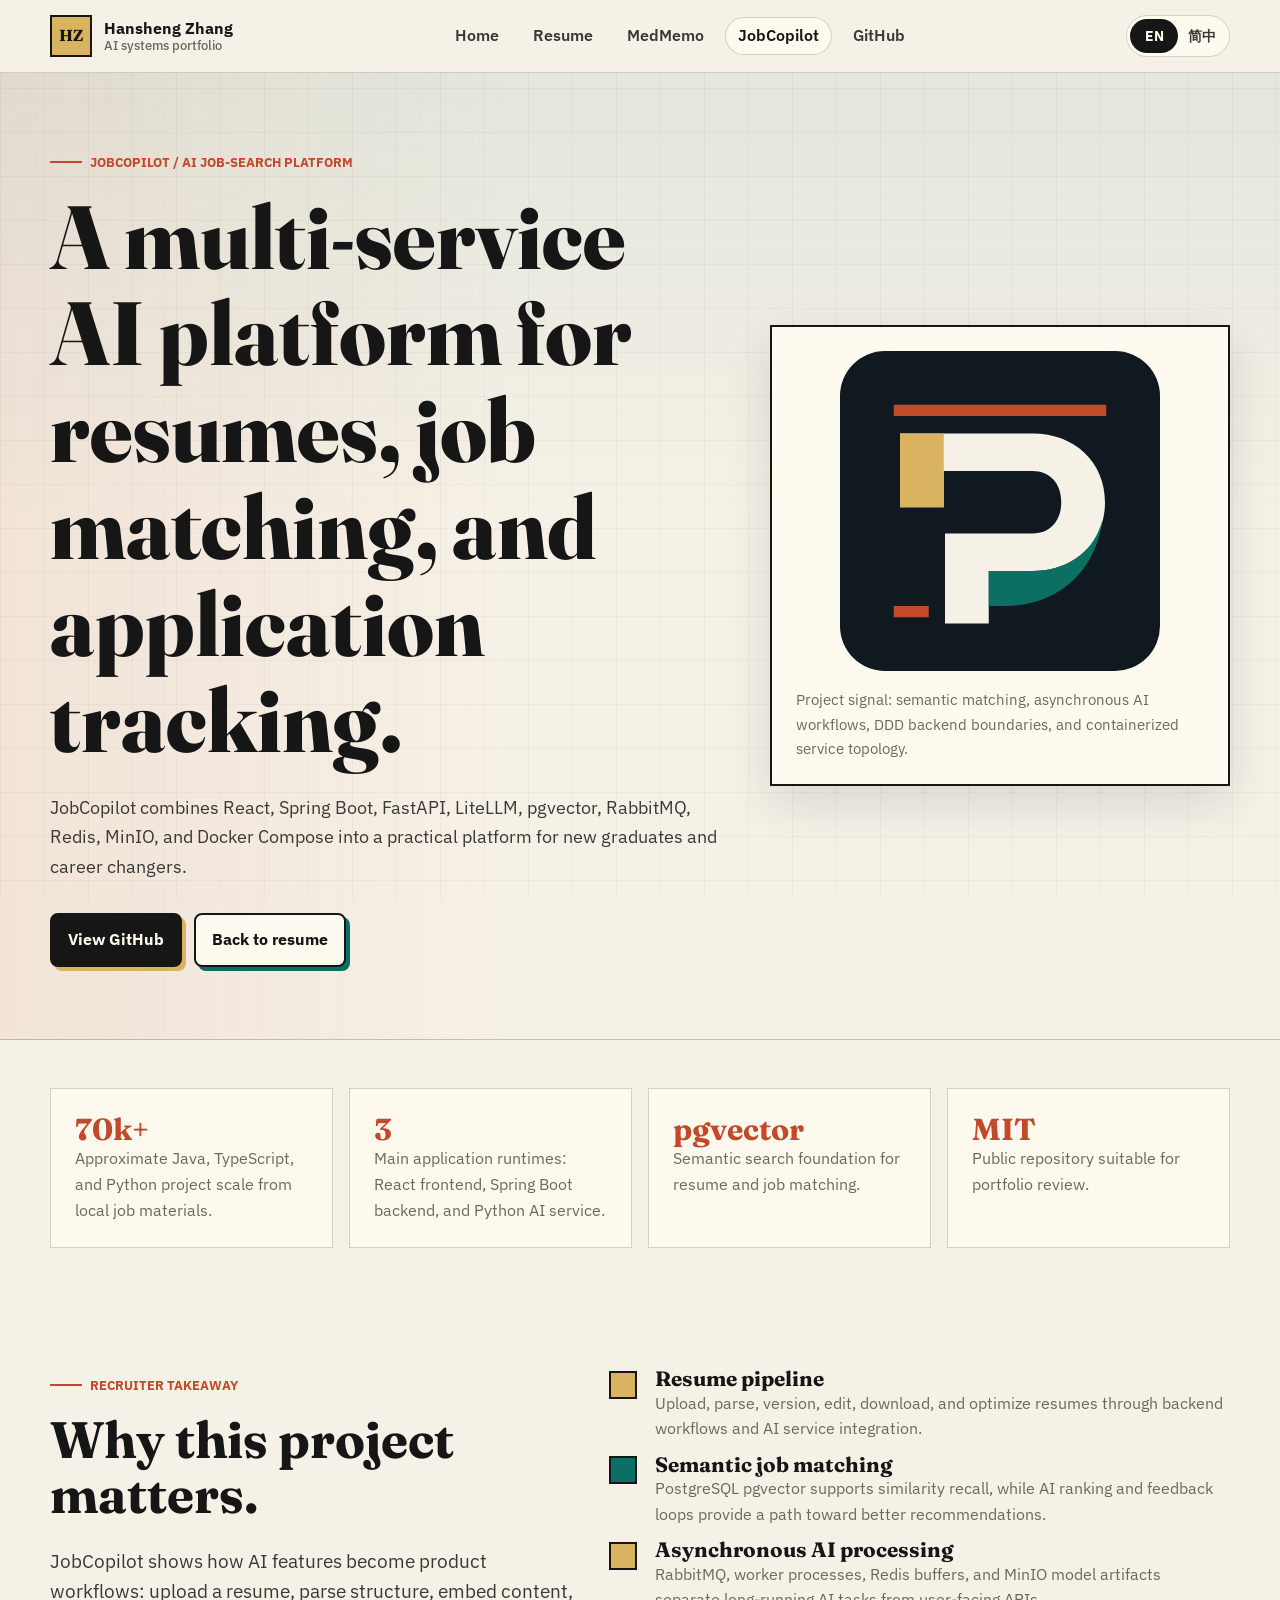
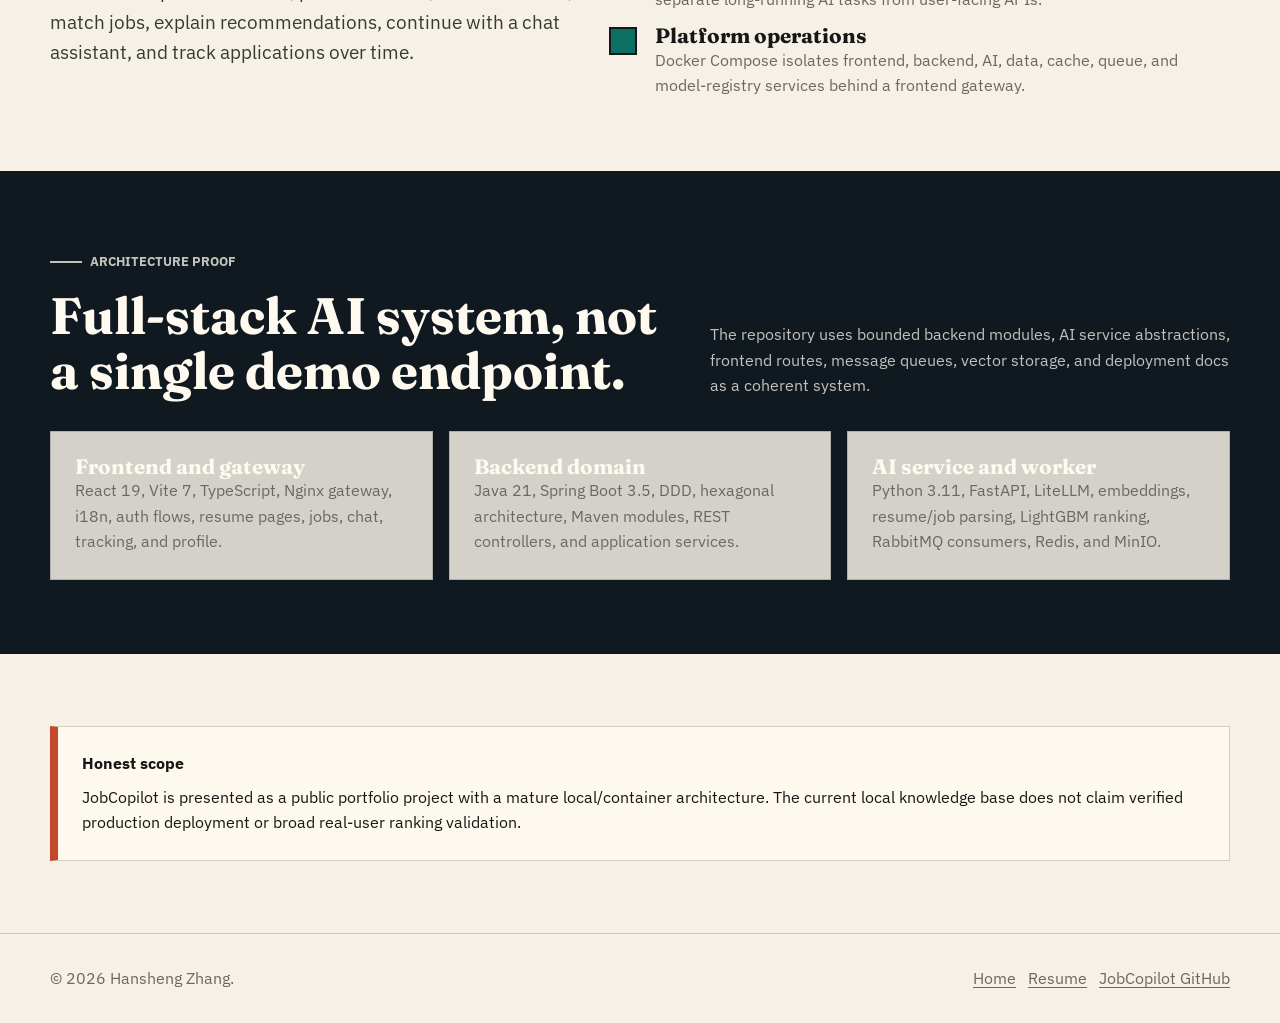
==== jobcopilot.html @ ebc74dd8 "init resume" ====
<!doctype html>
<html lang="en">
  <head>
    <meta charset="utf-8">
    <meta name="viewport" content="width=device-width, initial-scale=1">
    <meta name="description" content="JobCopilot project page: an AI-powered job-search platform by Hansheng Zhang." data-i18n-attr="content:meta.jobcopilot.description">
    <title data-i18n="meta.jobcopilot.title">JobCopilot | Hansheng Zhang</title>
    <link rel="preconnect" href="https://fonts.googleapis.com">
    <link rel="preconnect" href="https://fonts.gstatic.com" crossorigin>
    <link href="https://fonts.googleapis.com/css2?family=Fraunces:opsz,wght@9..144,650;9..144,800&amp;family=IBM+Plex+Sans:wght@400;500;600;700&amp;display=swap" rel="stylesheet">
    <link rel="stylesheet" href="./styles.css">
    <script src="./script.js" defer></script>
  </head>
  <body>
    <a class="skip-link" href="#main" data-i18n="common.skip">Skip to content</a>
    <header class="site-header">
      <div class="nav-wrap">
        <a class="brand" href="./index.html" aria-label="Hansheng Zhang home" data-i18n-attr="aria-label:common.homeAria">
          <span class="brand-mark">HZ</span>
          <span class="brand-name">
            <span>Hansheng Zhang</span>
            <small data-i18n="common.siteDescription">AI systems portfolio</small>
          </span>
        </a>
        <nav class="site-nav" aria-label="Primary navigation" data-i18n-attr="aria-label:common.navAria">
          <a data-nav href="index.html" data-i18n="common.navHome">Home</a>
          <a data-nav href="resume.html" data-i18n="common.navResume">Resume</a>
          <a data-nav href="medmemo.html" data-i18n="common.navMedMemo">MedMemo</a>
          <a data-nav href="jobcopilot.html" data-i18n="common.navJobCopilot">JobCopilot</a>
          <a href="https://github.com/hzhan516" target="_blank" rel="noreferrer" data-i18n="common.navGitHub">GitHub</a>
        </nav>
        <div class="lang-switcher" aria-label="Language selector" data-i18n-attr="aria-label:common.languageSelector">
          <button type="button" data-lang-option="en" data-i18n="common.languageEnglish">EN</button>
          <button type="button" data-lang-option="zh-CN" data-i18n="common.languageChinese">简中</button>
        </div>
      </div>
    </header>

    <main id="main">
      <section class="page-hero">
        <div class="container project-hero-grid">
          <div>
            <p class="eyebrow" data-i18n="jobcopilot.eyebrow">JobCopilot / AI job-search platform</p>
            <h1 class="page-title" data-i18n="jobcopilot.title">A multi-service AI platform for resumes, job matching, and application tracking.</h1>
            <p class="page-kicker" data-i18n="jobcopilot.kicker">
              JobCopilot combines React, Spring Boot, FastAPI, LiteLLM, pgvector, RabbitMQ, Redis, MinIO, and Docker Compose into a practical platform for new graduates and career changers.
            </p>
            <div class="inline-actions">
              <a class="button" href="https://github.com/hzhan516/JobCopilot" target="_blank" rel="noreferrer" data-i18n="jobcopilot.viewGithub">View GitHub</a>
              <a class="button secondary" href="./resume.html" data-i18n="jobcopilot.backResume">Back to resume</a>
            </div>
          </div>
          <div class="project-visual">
            <img src="./assets/jobcopilot-mark.svg" alt="JobCopilot project mark" data-i18n-attr="alt:jobcopilot.markAlt">
            <p class="caption" data-i18n="jobcopilot.caption">
              Project signal: semantic matching, asynchronous AI workflows, DDD backend boundaries, and containerized service topology.
            </p>
          </div>
        </div>
      </section>

      <section class="section compact">
        <div class="container metrics-grid" aria-label="JobCopilot quick facts" data-i18n-attr="aria-label:jobcopilot.factsAria">
          <article class="metric-item">
            <strong>70k+</strong>
            <p data-i18n="jobcopilot.scaleBody">Approximate Java, TypeScript, and Python project scale from local job materials.</p>
          </article>
          <article class="metric-item">
            <strong>3</strong>
            <p data-i18n="jobcopilot.runtimeBody">Main application runtimes: React frontend, Spring Boot backend, and Python AI service.</p>
          </article>
          <article class="metric-item">
            <strong>pgvector</strong>
            <p data-i18n="jobcopilot.vectorBody">Semantic search foundation for resume and job matching.</p>
          </article>
          <article class="metric-item">
            <strong>MIT</strong>
            <p data-i18n="jobcopilot.licenseBody">Public repository suitable for portfolio review.</p>
          </article>
        </div>
      </section>

      <section class="section">
        <div class="container split-section">
          <div>
            <p class="eyebrow" data-i18n="jobcopilot.takeawayEyebrow">Recruiter takeaway</p>
            <h2 data-i18n="jobcopilot.takeawayTitle">Why this project matters.</h2>
            <p class="lead" data-i18n="jobcopilot.takeawayBody">
              JobCopilot shows how AI features become product workflows: upload a resume, parse structure, embed content, match jobs, explain recommendations, continue with a chat assistant, and track applications over time.
            </p>
          </div>
          <ul class="feature-list">
            <li>
              <div>
                <h3 data-i18n="jobcopilot.feature1Title">Resume pipeline</h3>
                <p data-i18n="jobcopilot.feature1Body">Upload, parse, version, edit, download, and optimize resumes through backend workflows and AI service integration.</p>
              </div>
            </li>
            <li>
              <div>
                <h3 data-i18n="jobcopilot.feature2Title">Semantic job matching</h3>
                <p data-i18n="jobcopilot.feature2Body">PostgreSQL pgvector supports similarity recall, while AI ranking and feedback loops provide a path toward better recommendations.</p>
              </div>
            </li>
            <li>
              <div>
                <h3 data-i18n="jobcopilot.feature3Title">Asynchronous AI processing</h3>
                <p data-i18n="jobcopilot.feature3Body">RabbitMQ, worker processes, Redis buffers, and MinIO model artifacts separate long-running AI tasks from user-facing APIs.</p>
              </div>
            </li>
            <li>
              <div>
                <h3 data-i18n="jobcopilot.feature4Title">Platform operations</h3>
                <p data-i18n="jobcopilot.feature4Body">Docker Compose isolates frontend, backend, AI, data, cache, queue, and model-registry services behind a frontend gateway.</p>
              </div>
            </li>
          </ul>
        </div>
      </section>

      <section class="section proof-band">
        <div class="container">
          <div class="section-header">
            <div>
              <p class="eyebrow" data-i18n="jobcopilot.proofEyebrow">Architecture proof</p>
              <h2 data-i18n="jobcopilot.proofTitle">Full-stack AI system, not a single demo endpoint.</h2>
            </div>
            <p data-i18n="jobcopilot.proofIntro">
              The repository uses bounded backend modules, AI service abstractions, frontend routes, message queues, vector storage, and deployment docs as a coherent system.
            </p>
          </div>
          <div class="stack-grid">
            <article class="stack-item">
              <h3 data-i18n="jobcopilot.stack1Title">Frontend and gateway</h3>
              <p data-i18n="jobcopilot.stack1Body">React 19, Vite 7, TypeScript, Nginx gateway, i18n, auth flows, resume pages, jobs, chat, tracking, and profile.</p>
            </article>
            <article class="stack-item">
              <h3 data-i18n="jobcopilot.stack2Title">Backend domain</h3>
              <p data-i18n="jobcopilot.stack2Body">Java 21, Spring Boot 3.5, DDD, hexagonal architecture, Maven modules, REST controllers, and application services.</p>
            </article>
            <article class="stack-item">
              <h3 data-i18n="jobcopilot.stack3Title">AI service and worker</h3>
              <p data-i18n="jobcopilot.stack3Body">Python 3.11, FastAPI, LiteLLM, embeddings, resume/job parsing, LightGBM ranking, RabbitMQ consumers, Redis, and MinIO.</p>
            </article>
          </div>
        </div>
      </section>

      <section class="section">
        <div class="container">
          <div class="notice">
            <strong data-i18n="jobcopilot.honestTitle">Honest scope</strong>
            <p data-i18n="jobcopilot.honestBody">
              JobCopilot is presented as a public portfolio project with a mature local/container architecture. The current local knowledge base does not claim verified production deployment or broad real-user ranking validation.
            </p>
          </div>
        </div>
      </section>
    </main>

    <footer class="site-footer">
      <div class="container footer-wrap">
        <p>&copy; <span data-year></span> Hansheng Zhang.</p>
        <div class="footer-links">
          <a href="./index.html" data-i18n="common.footerHome">Home</a>
          <a href="./resume.html" data-i18n="common.footerResume">Resume</a>
          <a href="https://github.com/hzhan516/JobCopilot" target="_blank" rel="noreferrer" data-i18n="common.footerJobCopilotGitHub">JobCopilot GitHub</a>
        </div>
      </div>
    </footer>
  </body>
</html>
---- styles.css ----
:root {
  --paper: #f6f1e7;
  --paper-strong: #fffaf0;
  --ink: #161616;
  --ink-soft: #3a3935;
  --muted: #6d685f;
  --line: rgba(22, 22, 22, 0.18);
  --teal: #0b6f63;
  --rust: #c24a2a;
  --brass: #d9b35f;
  --blue: #224c7a;
  --coal: #101820;
  --white: #ffffff;
  --shadow: 0 18px 44px rgba(16, 24, 32, 0.12);
  --font-display: "Fraunces", "Iowan Old Style", "Palatino Linotype", serif;
  --font-body: "IBM Plex Sans", "Aptos", "Segoe UI", sans-serif;
  --space-1: 0.25rem;
  --space-2: 0.5rem;
  --space-3: 0.75rem;
  --space-4: 1rem;
  --space-5: 1.5rem;
  --space-6: 2rem;
  --space-7: 3rem;
  --space-8: 4.5rem;
  --radius: 8px;
  --max: 1180px;
}

* {
  box-sizing: border-box;
}

html {
  scroll-behavior: smooth;
}

body {
  margin: 0;
  background: var(--paper);
  color: var(--ink);
  font-family: var(--font-body);
  font-size: 16px;
  line-height: 1.6;
}

body::before {
  position: fixed;
  inset: 0;
  z-index: -1;
  pointer-events: none;
  content: "";
  background:
    linear-gradient(rgba(22, 22, 22, 0.035) 1px, transparent 1px),
    linear-gradient(90deg, rgba(22, 22, 22, 0.035) 1px, transparent 1px);
  background-size: 44px 44px;
}

img,
svg {
  display: block;
  max-width: 100%;
}

a {
  color: inherit;
  text-decoration-thickness: 0.08em;
  text-underline-offset: 0.18em;
}

a:hover {
  color: var(--rust);
}

:focus-visible {
  outline: 3px solid var(--brass);
  outline-offset: 4px;
}

.skip-link {
  position: absolute;
  left: var(--space-4);
  top: var(--space-4);
  z-index: 20;
  transform: translateY(-140%);
  background: var(--coal);
  color: var(--paper-strong);
  padding: var(--space-2) var(--space-4);
  border-radius: var(--radius);
}

.skip-link:focus {
  transform: translateY(0);
}

.site-header {
  position: sticky;
  top: 0;
  z-index: 10;
  border-bottom: 1px solid var(--line);
  background: rgba(246, 241, 231, 0.93);
  backdrop-filter: blur(16px);
}

.nav-wrap,
.container {
  width: min(var(--max), calc(100% - 32px));
  margin-inline: auto;
}

.nav-wrap {
  min-height: 72px;
  display: flex;
  align-items: center;
  justify-content: space-between;
  gap: var(--space-5);
}

.brand {
  display: inline-flex;
  align-items: center;
  gap: var(--space-3);
  text-decoration: none;
  font-weight: 700;
}

.brand-mark {
  width: 42px;
  height: 42px;
  display: grid;
  place-items: center;
  border: 2px solid var(--ink);
  background: var(--brass);
  font-family: var(--font-display);
  font-size: 1rem;
}

.brand-name {
  display: flex;
  flex-direction: column;
  line-height: 1.15;
}

.brand-name small {
  color: var(--muted);
  font-weight: 500;
}

.site-nav {
  display: flex;
  align-items: center;
  gap: var(--space-2);
  flex-wrap: wrap;
  justify-content: flex-end;
}

.site-nav a {
  min-height: 38px;
  display: inline-flex;
  align-items: center;
  padding: 0 var(--space-3);
  border: 1px solid transparent;
  border-radius: 999px;
  color: var(--ink-soft);
  text-decoration: none;
  font-weight: 600;
}

.site-nav a[aria-current="page"],
.site-nav a:hover {
  border-color: var(--line);
  background: var(--paper-strong);
  color: var(--ink);
}

.lang-switcher {
  display: inline-flex;
  flex: 0 0 auto;
  align-items: center;
  gap: 0;
  border: 1px solid var(--line);
  border-radius: 999px;
  background: var(--paper-strong);
  padding: 3px;
}

.lang-switcher button {
  min-width: 48px;
  min-height: 34px;
  border: 0;
  border-radius: 999px;
  background: transparent;
  color: var(--ink-soft);
  cursor: pointer;
  font: inherit;
  font-size: 0.88rem;
  font-weight: 700;
}

.lang-switcher button:hover,
.lang-switcher button.is-active {
  background: var(--ink);
  color: var(--paper-strong);
}

main {
  overflow: hidden;
}

.hero,
.page-hero {
  padding: var(--space-8) 0;
}

.hero-grid,
.project-hero-grid {
  display: grid;
  grid-template-columns: minmax(0, 1.05fr) minmax(320px, 0.72fr);
  align-items: center;
  gap: var(--space-7);
}

.eyebrow {
  display: inline-flex;
  width: fit-content;
  align-items: center;
  gap: var(--space-2);
  margin: 0 0 var(--space-4);
  color: var(--rust);
  font-weight: 700;
  text-transform: uppercase;
  font-size: 0.82rem;
}

.eyebrow::before {
  width: 32px;
  height: 2px;
  background: currentColor;
  content: "";
}

h1,
h2,
h3 {
  font-family: var(--font-display);
  line-height: 1.08;
  margin: 0;
}

h1 {
  max-width: 900px;
  font-size: clamp(3rem, 9vw, 7.5rem);
  font-weight: 800;
}

.page-title {
  font-size: clamp(2.7rem, 7vw, 6rem);
}

h2 {
  font-size: clamp(2rem, 4vw, 3.4rem);
}

h3 {
  font-size: 1.3rem;
}

p {
  margin: 0;
}

.lead {
  max-width: 720px;
  margin-top: var(--space-5);
  color: var(--ink-soft);
  font-size: 1.18rem;
}

.hero-actions,
.inline-actions {
  display: flex;
  align-items: center;
  flex-wrap: wrap;
  gap: var(--space-3);
  margin-top: var(--space-6);
}

.button {
  min-height: 46px;
  display: inline-flex;
  align-items: center;
  justify-content: center;
  gap: var(--space-2);
  border: 2px solid var(--ink);
  border-radius: var(--radius);
  padding: 0.75rem 1rem;
  background: var(--ink);
  color: var(--paper-strong);
  text-decoration: none;
  font-weight: 700;
  box-shadow: 4px 4px 0 var(--brass);
  transition: transform 160ms ease, box-shadow 160ms ease, background 160ms ease;
}

.button:hover {
  transform: translate(-2px, -2px);
  box-shadow: 7px 7px 0 var(--brass);
  color: var(--paper-strong);
}

.button.secondary {
  background: var(--paper-strong);
  color: var(--ink);
  box-shadow: 4px 4px 0 var(--teal);
}

.button.secondary:hover {
  color: var(--ink);
  box-shadow: 7px 7px 0 var(--teal);
}

.text-link {
  min-height: 46px;
  display: inline-flex;
  align-items: center;
  font-weight: 700;
}

.signal-board {
  position: relative;
  min-height: 420px;
  padding: var(--space-5);
  border: 2px solid var(--ink);
  background: var(--paper-strong);
  box-shadow: var(--shadow);
}

.signal-board::before {
  position: absolute;
  inset: 14px;
  z-index: 0;
  border: 1px solid var(--line);
  content: "";
}

.signal-board > * {
  position: relative;
  z-index: 1;
}

.profile-map {
  width: 100%;
  border: 1px solid var(--line);
}

.signal-list {
  display: grid;
  grid-template-columns: repeat(3, 1fr);
  gap: var(--space-3);
  margin-top: var(--space-4);
}

.signal-list span {
  min-height: 76px;
  display: flex;
  align-items: flex-end;
  border-left: 5px solid var(--rust);
  background: rgba(22, 22, 22, 0.05);
  padding: var(--space-3);
  font-weight: 700;
  line-height: 1.25;
}

.signal-list span:nth-child(2) {
  border-color: var(--teal);
}

.signal-list span:nth-child(3) {
  border-color: var(--blue);
}

.section {
  padding: var(--space-8) 0;
}

.section.compact {
  padding: var(--space-7) 0;
}

.section-header {
  display: flex;
  justify-content: space-between;
  align-items: flex-end;
  gap: var(--space-5);
  margin-bottom: var(--space-6);
}

.section-header p {
  max-width: 520px;
  color: var(--muted);
}

.route-grid,
.project-grid,
.proof-grid,
.stack-grid,
.metrics-grid {
  display: grid;
  gap: var(--space-4);
}

.route-grid {
  grid-template-columns: repeat(3, minmax(0, 1fr));
}

.route-card,
.project-card,
.proof-item,
.stack-item,
.metric-item,
.resume-block,
.notice {
  border: 1px solid var(--line);
  background: rgba(255, 250, 240, 0.82);
}

.route-card,
.project-card,
.proof-item,
.stack-item,
.metric-item {
  min-height: 100%;
  padding: var(--space-5);
}

.route-card {
  display: flex;
  flex-direction: column;
  gap: var(--space-4);
  border-top: 6px solid var(--rust);
}

.route-card:nth-child(2) {
  border-top-color: var(--teal);
}

.route-card:nth-child(3) {
  border-top-color: var(--blue);
}

.route-card p,
.project-card p,
.proof-item p,
.stack-item p,
.metric-item p {
  color: var(--muted);
}

.route-card .button,
.project-card .button {
  margin-top: auto;
  width: fit-content;
}

.tag-row {
  display: flex;
  flex-wrap: wrap;
  gap: var(--space-2);
}

.tag {
  display: inline-flex;
  align-items: center;
  min-height: 30px;
  border: 1px solid var(--line);
  border-radius: 999px;
  padding: 0.2rem 0.65rem;
  background: var(--paper);
  color: var(--ink-soft);
  font-size: 0.9rem;
  font-weight: 650;
}

.proof-band {
  border-block: 2px solid var(--ink);
  background: var(--coal);
  color: var(--paper-strong);
}

.proof-band .section-header p,
.proof-band .proof-item p {
  color: rgba(246, 241, 231, 0.78);
}

.proof-grid {
  grid-template-columns: repeat(3, minmax(0, 1fr));
}

.proof-band .proof-item {
  border-color: rgba(246, 241, 231, 0.24);
  background: rgba(246, 241, 231, 0.06);
}

.proof-number {
  display: block;
  margin-bottom: var(--space-3);
  color: var(--brass);
  font-family: var(--font-display);
  font-size: 2.2rem;
  font-weight: 800;
}

.page-hero {
  border-bottom: 1px solid var(--line);
  background:
    linear-gradient(90deg, rgba(194, 74, 42, 0.08), transparent 40%),
    linear-gradient(180deg, rgba(11, 111, 99, 0.08), transparent 46%);
}

.page-kicker {
  max-width: 760px;
  margin-top: var(--space-5);
  color: var(--ink-soft);
  font-size: 1.15rem;
}

.resume-layout {
  display: grid;
  grid-template-columns: minmax(0, 1fr) 320px;
  gap: var(--space-6);
  align-items: start;
}

.resume-main,
.resume-side {
  display: grid;
  gap: var(--space-4);
}

.resume-block {
  padding: var(--space-5);
}

.resume-block h2,
.resume-block h3 {
  margin-bottom: var(--space-3);
}

.resume-block p + p {
  margin-top: var(--space-3);
}

.resume-list {
  display: grid;
  gap: var(--space-3);
  padding: 0;
  margin: 0;
  list-style: none;
}

.resume-list li {
  padding-left: var(--space-4);
  border-left: 4px solid var(--teal);
}

.resume-list li:nth-child(2n) {
  border-left-color: var(--rust);
}

.resume-list strong {
  display: block;
}

.skill-groups {
  display: grid;
  grid-template-columns: repeat(2, minmax(0, 1fr));
  gap: var(--space-4);
}

.skill-group h3 {
  margin-bottom: var(--space-3);
}

.project-grid {
  grid-template-columns: repeat(2, minmax(0, 1fr));
}

.project-card {
  display: grid;
  gap: var(--space-3);
}

.project-head {
  display: flex;
  align-items: center;
  gap: var(--space-3);
}

.project-logo {
  width: 56px;
  height: 56px;
  flex: 0 0 auto;
  border: 1px solid var(--line);
  object-fit: cover;
  background: var(--paper-strong);
}

.resume-side .resume-block {
  background: var(--coal);
  color: var(--paper-strong);
}

.resume-side .resume-block p,
.resume-side .resume-block li,
.resume-side .tag {
  color: rgba(246, 241, 231, 0.82);
}

.resume-side .tag {
  border-color: rgba(246, 241, 231, 0.2);
  background: rgba(246, 241, 231, 0.08);
}

.project-visual {
  padding: var(--space-5);
  border: 2px solid var(--ink);
  background: var(--paper-strong);
  box-shadow: var(--shadow);
}

.project-visual img {
  width: 100%;
  max-height: 320px;
  object-fit: contain;
  margin-inline: auto;
}

.project-visual .caption {
  margin-top: var(--space-4);
  color: var(--muted);
  font-size: 0.95rem;
}

.metrics-grid {
  grid-template-columns: repeat(4, minmax(0, 1fr));
}

.metric-item strong {
  display: block;
  color: var(--rust);
  font-family: var(--font-display);
  font-size: 1.9rem;
  line-height: 1.1;
}

.stack-grid {
  grid-template-columns: repeat(3, minmax(0, 1fr));
}

.split-section {
  display: grid;
  grid-template-columns: minmax(0, 0.85fr) minmax(0, 1fr);
  gap: var(--space-6);
  align-items: start;
}

.feature-list {
  display: grid;
  gap: var(--space-3);
  padding: 0;
  margin: 0;
  list-style: none;
}

.feature-list li {
  display: grid;
  grid-template-columns: 34px minmax(0, 1fr);
  gap: var(--space-3);
  align-items: start;
}

.feature-list li::before {
  width: 24px;
  height: 24px;
  margin-top: 0.15rem;
  border: 2px solid var(--ink);
  background: var(--brass);
  content: "";
}

.feature-list li:nth-child(2n)::before {
  background: var(--teal);
}

.feature-list p {
  color: var(--muted);
}

.notice {
  padding: var(--space-5);
  border-left: 8px solid var(--rust);
}

.notice strong {
  display: block;
  margin-bottom: var(--space-2);
}

.site-footer {
  padding: var(--space-6) 0;
  border-top: 1px solid var(--line);
}

.footer-wrap {
  display: flex;
  align-items: center;
  justify-content: space-between;
  gap: var(--space-4);
  color: var(--muted);
}

.footer-links {
  display: flex;
  flex-wrap: wrap;
  gap: var(--space-3);
}

@media (prefers-reduced-motion: no-preference) {
  .hero-copy,
  .signal-board,
  .page-hero .container,
  .project-visual {
    animation: rise-in 580ms ease both;
  }

  .signal-board,
  .project-visual {
    animation-delay: 120ms;
  }

  @keyframes rise-in {
    from {
      opacity: 0;
      transform: translateY(18px);
    }

    to {
      opacity: 1;
      transform: translateY(0);
    }
  }
}

@media (max-width: 980px) {
  .hero-grid,
  .project-hero-grid,
  .resume-layout,
  .split-section {
    grid-template-columns: 1fr;
  }

  .route-grid,
  .proof-grid,
  .metrics-grid,
  .stack-grid {
    grid-template-columns: repeat(2, minmax(0, 1fr));
  }

  .resume-side {
    grid-template-columns: repeat(2, minmax(0, 1fr));
  }
}

@media (max-width: 720px) {
  .nav-wrap {
    align-items: flex-start;
    flex-direction: column;
    padding: var(--space-4) 0;
  }

  .site-nav {
    width: 100%;
    justify-content: flex-start;
  }

  .lang-switcher {
    align-self: flex-start;
  }

  .site-nav a {
    padding-inline: var(--space-2);
  }

  .hero,
  .page-hero,
  .section {
    padding: var(--space-7) 0;
  }

  h1,
  .page-title {
    font-size: 3.2rem;
  }

  .lead,
  .page-kicker {
    font-size: 1.04rem;
  }

  .section-header {
    display: grid;
  }

  .route-grid,
  .proof-grid,
  .project-grid,
  .metrics-grid,
  .stack-grid,
  .skill-groups,
  .resume-side {
    grid-template-columns: 1fr;
  }

  .signal-board {
    min-height: auto;
  }

  .signal-list {
    grid-template-columns: 1fr;
  }

  .footer-wrap {
    align-items: flex-start;
    flex-direction: column;
  }
}
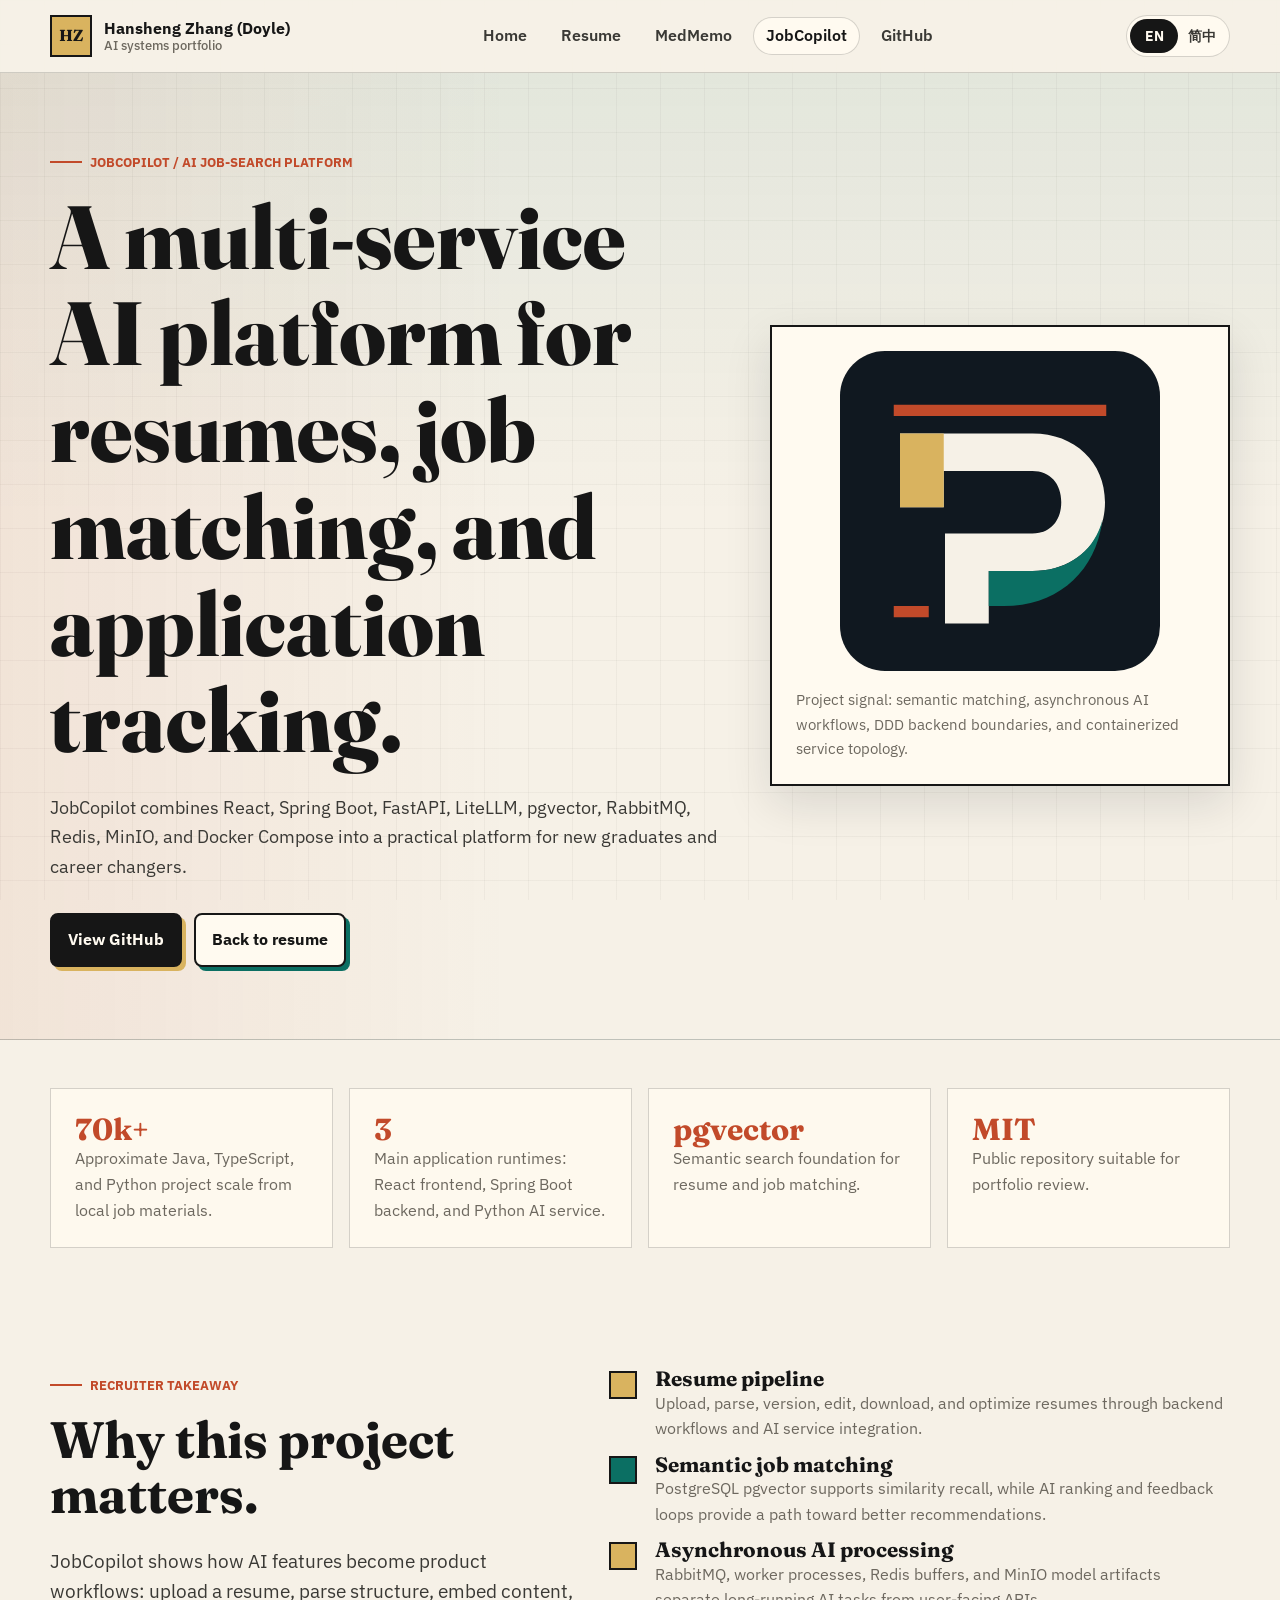
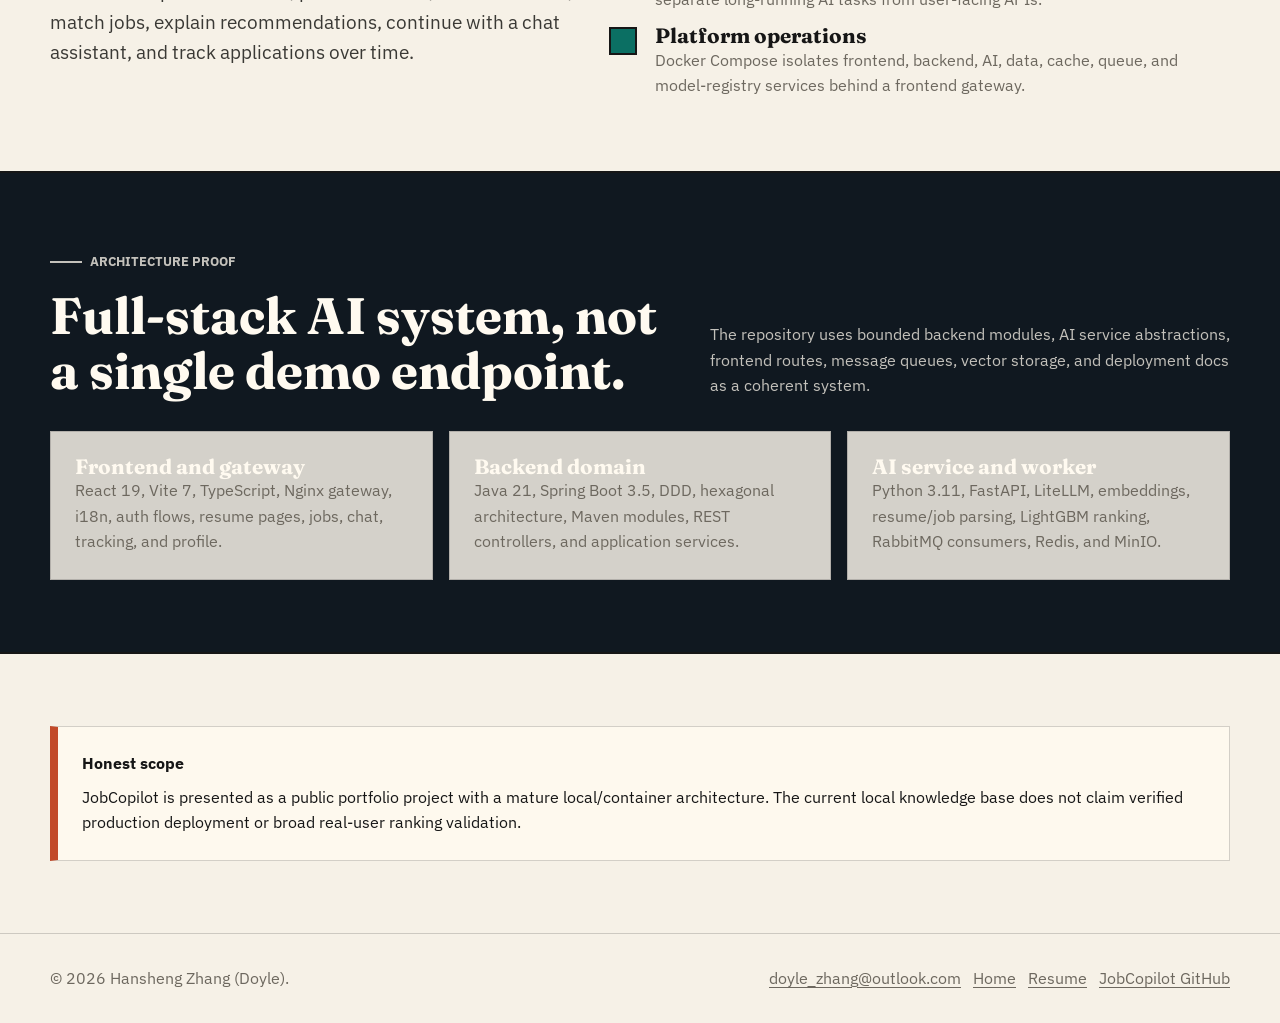
==== commit 2d929672: "feat(portfolio): Add email contact and update name display Add doyle_zhang@outlook.com to the footer" ====
--- a/jobcopilot.html
+++ b/jobcopilot.html
@@ -3,8 +3,8 @@
   <head>
     <meta charset="utf-8">
     <meta name="viewport" content="width=device-width, initial-scale=1">
-    <meta name="description" content="JobCopilot project page: an AI-powered job-search platform by Hansheng Zhang." data-i18n-attr="content:meta.jobcopilot.description">
-    <title data-i18n="meta.jobcopilot.title">JobCopilot | Hansheng Zhang</title>
+    <meta name="description" content="JobCopilot project page: an AI-powered job-search platform by Hansheng Zhang (Doyle)." data-i18n-attr="content:meta.jobcopilot.description">
+    <title data-i18n="meta.jobcopilot.title">JobCopilot | Hansheng Zhang (Doyle)</title>
     <link rel="preconnect" href="https://fonts.googleapis.com">
     <link rel="preconnect" href="https://fonts.gstatic.com" crossorigin>
     <link href="https://fonts.googleapis.com/css2?family=Fraunces:opsz,wght@9..144,650;9..144,800&amp;family=IBM+Plex+Sans:wght@400;500;600;700&amp;display=swap" rel="stylesheet">
@@ -15,10 +15,10 @@
     <a class="skip-link" href="#main" data-i18n="common.skip">Skip to content</a>
     <header class="site-header">
       <div class="nav-wrap">
-        <a class="brand" href="./index.html" aria-label="Hansheng Zhang home" data-i18n-attr="aria-label:common.homeAria">
+        <a class="brand" href="./index.html" aria-label="Hansheng Zhang (Doyle) home" data-i18n-attr="aria-label:common.homeAria">
           <span class="brand-mark">HZ</span>
           <span class="brand-name">
-            <span>Hansheng Zhang</span>
+            <span data-i18n="common.name">Hansheng Zhang (Doyle)</span>
             <small data-i18n="common.siteDescription">AI systems portfolio</small>
           </span>
         </a>
@@ -160,8 +160,9 @@
 
     <footer class="site-footer">
       <div class="container footer-wrap">
-        <p>&copy; <span data-year></span> Hansheng Zhang.</p>
+        <p>&copy; <span data-year></span> <span data-i18n="common.name">Hansheng Zhang (Doyle)</span>.</p>
         <div class="footer-links">
+          <a href="mailto:doyle_zhang@outlook.com" data-i18n="common.footerEmail">doyle_zhang@outlook.com</a>
           <a href="./index.html" data-i18n="common.footerHome">Home</a>
           <a href="./resume.html" data-i18n="common.footerResume">Resume</a>
           <a href="https://github.com/hzhan516/JobCopilot" target="_blank" rel="noreferrer" data-i18n="common.footerJobCopilotGitHub">JobCopilot GitHub</a>
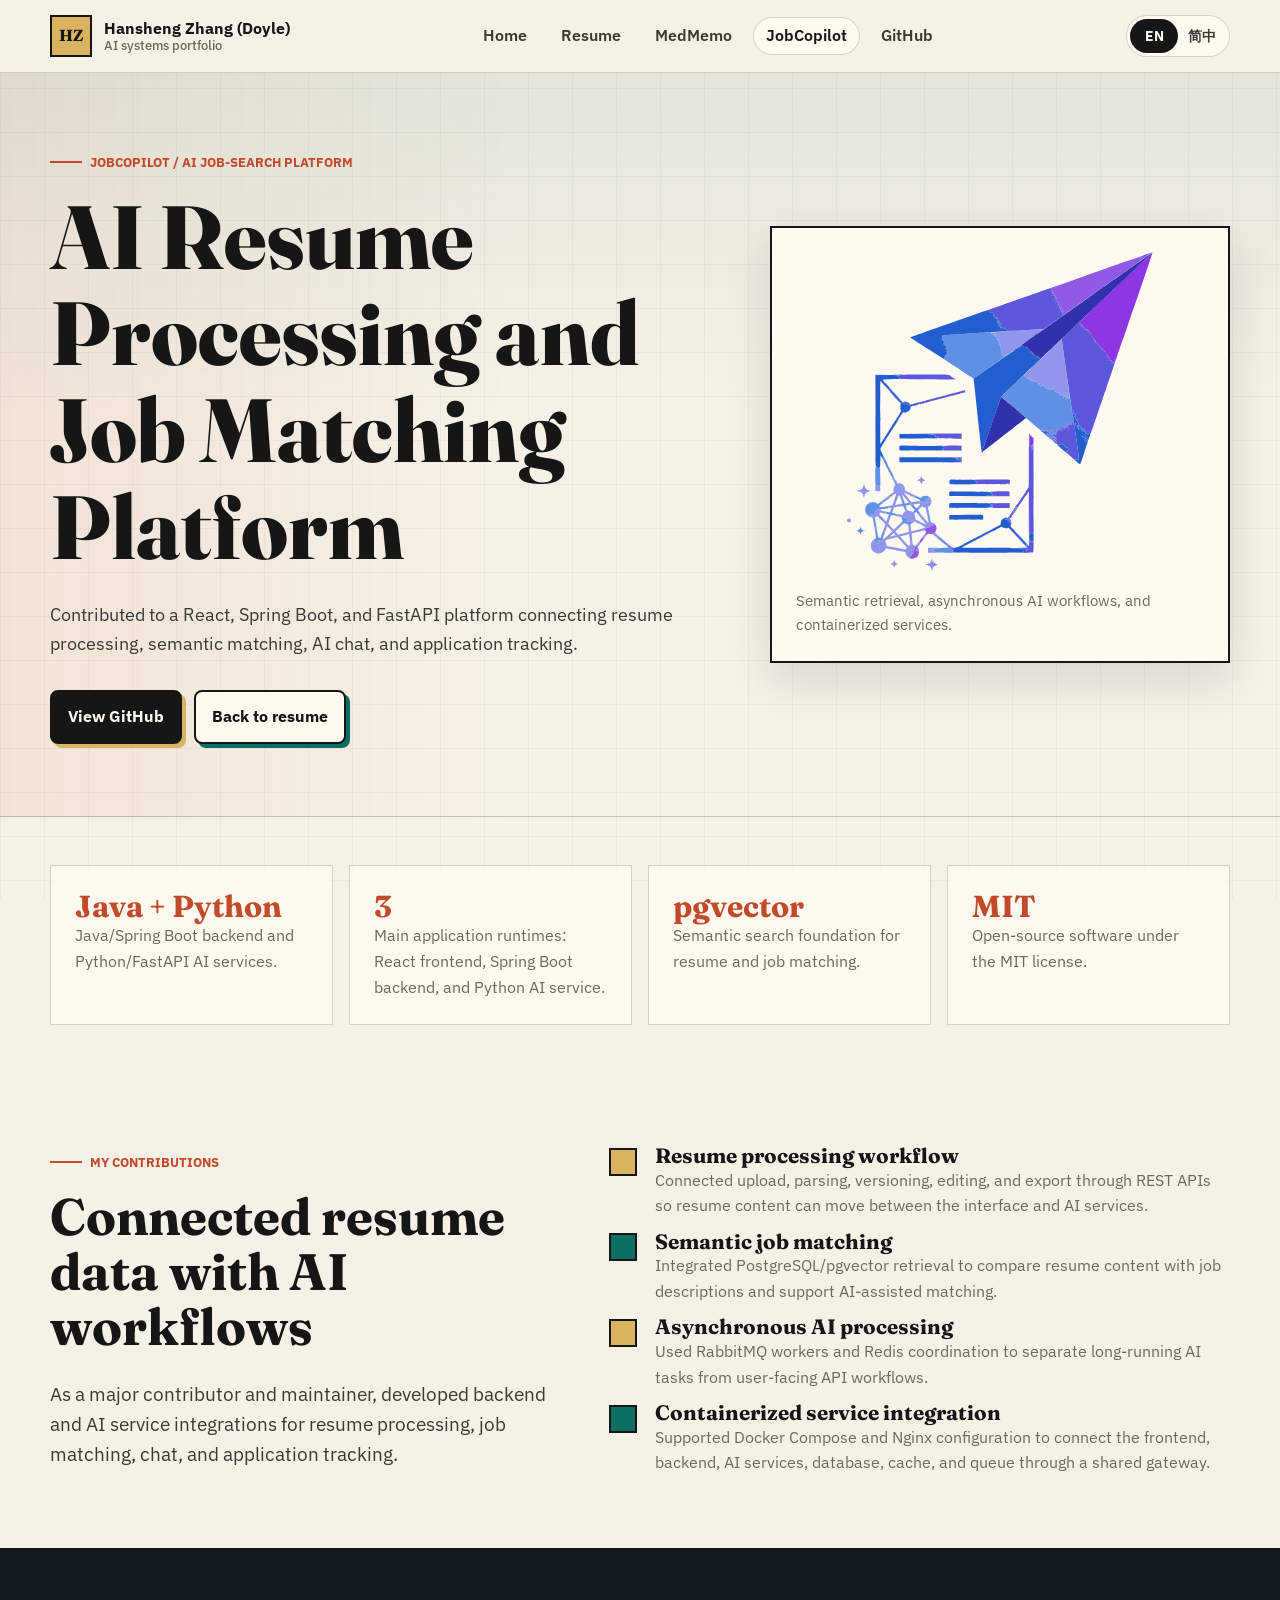
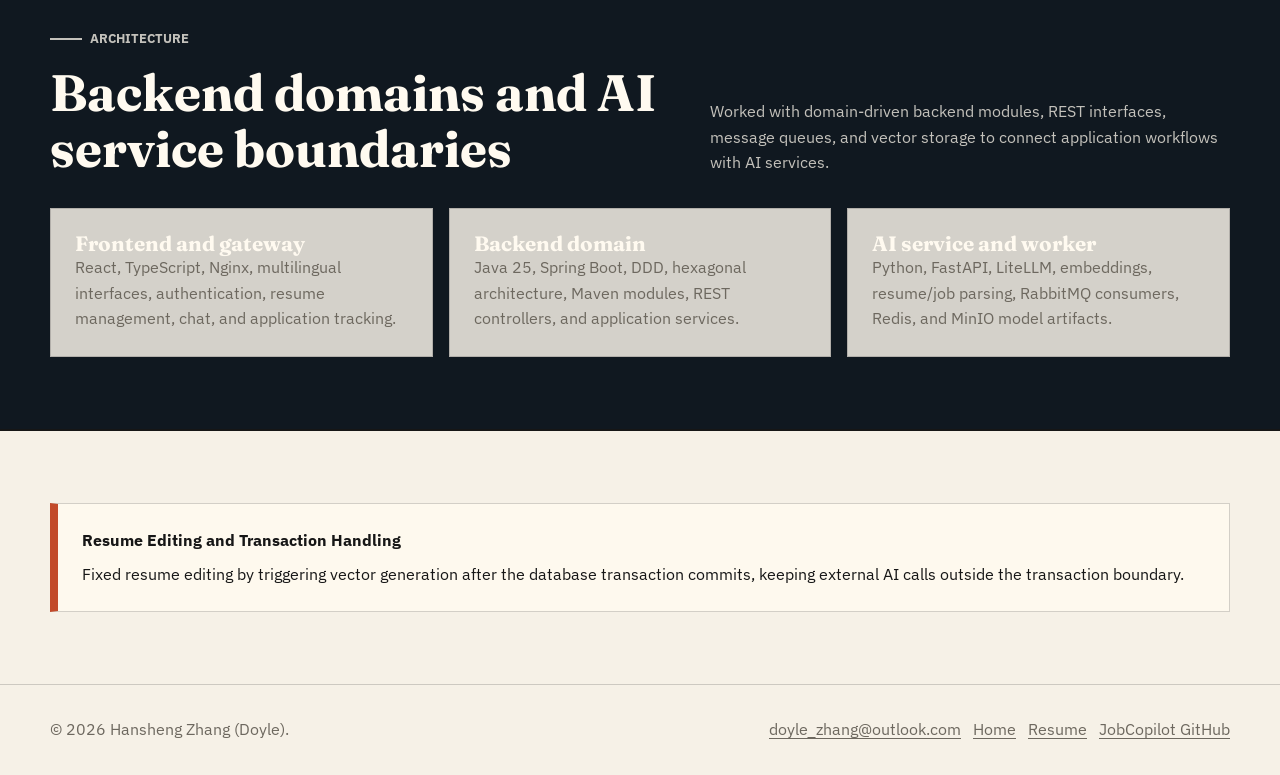
==== commit 144ab405: "docs(portfolio): Refresh formal resume and project statements Update the bilingual resume and projec" ====
--- a/jobcopilot.html
+++ b/jobcopilot.html
@@ -41,9 +41,9 @@
         <div class="container project-hero-grid">
           <div>
             <p class="eyebrow" data-i18n="jobcopilot.eyebrow">JobCopilot / AI job-search platform</p>
-            <h1 class="page-title" data-i18n="jobcopilot.title">A multi-service AI platform for resumes, job matching, and application tracking.</h1>
+            <h1 class="page-title" data-i18n="jobcopilot.title">AI Resume Processing and Job Matching Platform</h1>
             <p class="page-kicker" data-i18n="jobcopilot.kicker">
-              JobCopilot combines React, Spring Boot, FastAPI, LiteLLM, pgvector, RabbitMQ, Redis, MinIO, and Docker Compose into a practical platform for new graduates and career changers.
+              Contributed to a React, Spring Boot, and FastAPI platform connecting resume processing, semantic matching, AI chat, and application tracking.
             </p>
             <div class="inline-actions">
               <a class="button" href="https://github.com/hzhan516/JobCopilot" target="_blank" rel="noreferrer" data-i18n="jobcopilot.viewGithub">View GitHub</a>
@@ -53,7 +53,7 @@
           <div class="project-visual">
             <img src="./assets/jobcopilot-mark.svg" alt="JobCopilot project mark" data-i18n-attr="alt:jobcopilot.markAlt">
             <p class="caption" data-i18n="jobcopilot.caption">
-              Project signal: semantic matching, asynchronous AI workflows, DDD backend boundaries, and containerized service topology.
+              Semantic retrieval, asynchronous AI workflows, and containerized services.
             </p>
           </div>
         </div>
@@ -62,8 +62,8 @@
       <section class="section compact">
         <div class="container metrics-grid" aria-label="JobCopilot quick facts" data-i18n-attr="aria-label:jobcopilot.factsAria">
           <article class="metric-item">
-            <strong>70k+</strong>
-            <p data-i18n="jobcopilot.scaleBody">Approximate Java, TypeScript, and Python project scale from local job materials.</p>
+            <strong>Java + Python</strong>
+            <p data-i18n="jobcopilot.stackBody">Java/Spring Boot backend and Python/FastAPI AI services.</p>
           </article>
           <article class="metric-item">
             <strong>3</strong>
@@ -75,7 +75,7 @@
           </article>
           <article class="metric-item">
             <strong>MIT</strong>
-            <p data-i18n="jobcopilot.licenseBody">Public repository suitable for portfolio review.</p>
+            <p data-i18n="jobcopilot.licenseBody">Open-source software under the MIT license.</p>
           </article>
         </div>
       </section>
@@ -83,35 +83,35 @@
       <section class="section">
         <div class="container split-section">
           <div>
-            <p class="eyebrow" data-i18n="jobcopilot.takeawayEyebrow">Recruiter takeaway</p>
-            <h2 data-i18n="jobcopilot.takeawayTitle">Why this project matters.</h2>
+            <p class="eyebrow" data-i18n="jobcopilot.takeawayEyebrow">My Contributions</p>
+            <h2 data-i18n="jobcopilot.takeawayTitle">Connected resume data with AI workflows</h2>
             <p class="lead" data-i18n="jobcopilot.takeawayBody">
-              JobCopilot shows how AI features become product workflows: upload a resume, parse structure, embed content, match jobs, explain recommendations, continue with a chat assistant, and track applications over time.
+              As a major contributor and maintainer, developed backend and AI service integrations for resume processing, job matching, chat, and application tracking.
             </p>
           </div>
           <ul class="feature-list">
             <li>
               <div>
-                <h3 data-i18n="jobcopilot.feature1Title">Resume pipeline</h3>
-                <p data-i18n="jobcopilot.feature1Body">Upload, parse, version, edit, download, and optimize resumes through backend workflows and AI service integration.</p>
+                <h3 data-i18n="jobcopilot.feature1Title">Resume processing workflow</h3>
+                <p data-i18n="jobcopilot.feature1Body">Connected upload, parsing, versioning, editing, and export through REST APIs so resume content can move between the interface and AI services.</p>
               </div>
             </li>
             <li>
               <div>
                 <h3 data-i18n="jobcopilot.feature2Title">Semantic job matching</h3>
-                <p data-i18n="jobcopilot.feature2Body">PostgreSQL pgvector supports similarity recall, while AI ranking and feedback loops provide a path toward better recommendations.</p>
+                <p data-i18n="jobcopilot.feature2Body">Integrated PostgreSQL/pgvector retrieval to compare resume content with job descriptions and support AI-assisted matching.</p>
               </div>
             </li>
             <li>
               <div>
                 <h3 data-i18n="jobcopilot.feature3Title">Asynchronous AI processing</h3>
-                <p data-i18n="jobcopilot.feature3Body">RabbitMQ, worker processes, Redis buffers, and MinIO model artifacts separate long-running AI tasks from user-facing APIs.</p>
+                <p data-i18n="jobcopilot.feature3Body">Used RabbitMQ workers and Redis coordination to separate long-running AI tasks from user-facing API workflows.</p>
               </div>
             </li>
             <li>
               <div>
-                <h3 data-i18n="jobcopilot.feature4Title">Platform operations</h3>
-                <p data-i18n="jobcopilot.feature4Body">Docker Compose isolates frontend, backend, AI, data, cache, queue, and model-registry services behind a frontend gateway.</p>
+                <h3 data-i18n="jobcopilot.feature4Title">Containerized service integration</h3>
+                <p data-i18n="jobcopilot.feature4Body">Supported Docker Compose and Nginx configuration to connect the frontend, backend, AI services, database, cache, and queue through a shared gateway.</p>
               </div>
             </li>
           </ul>
@@ -122,25 +122,25 @@
         <div class="container">
           <div class="section-header">
             <div>
-              <p class="eyebrow" data-i18n="jobcopilot.proofEyebrow">Architecture proof</p>
-              <h2 data-i18n="jobcopilot.proofTitle">Full-stack AI system, not a single demo endpoint.</h2>
+              <p class="eyebrow" data-i18n="jobcopilot.proofEyebrow">Architecture</p>
+              <h2 data-i18n="jobcopilot.proofTitle">Backend domains and AI service boundaries</h2>
             </div>
             <p data-i18n="jobcopilot.proofIntro">
-              The repository uses bounded backend modules, AI service abstractions, frontend routes, message queues, vector storage, and deployment docs as a coherent system.
+              Worked with domain-driven backend modules, REST interfaces, message queues, and vector storage to connect application workflows with AI services.
             </p>
           </div>
           <div class="stack-grid">
             <article class="stack-item">
               <h3 data-i18n="jobcopilot.stack1Title">Frontend and gateway</h3>
-              <p data-i18n="jobcopilot.stack1Body">React 19, Vite 7, TypeScript, Nginx gateway, i18n, auth flows, resume pages, jobs, chat, tracking, and profile.</p>
+              <p data-i18n="jobcopilot.stack1Body">React, TypeScript, Nginx, multilingual interfaces, authentication, resume management, chat, and application tracking.</p>
             </article>
             <article class="stack-item">
               <h3 data-i18n="jobcopilot.stack2Title">Backend domain</h3>
-              <p data-i18n="jobcopilot.stack2Body">Java 21, Spring Boot 3.5, DDD, hexagonal architecture, Maven modules, REST controllers, and application services.</p>
+              <p data-i18n="jobcopilot.stack2Body">Java 25, Spring Boot, DDD, hexagonal architecture, Maven modules, REST controllers, and application services.</p>
             </article>
             <article class="stack-item">
               <h3 data-i18n="jobcopilot.stack3Title">AI service and worker</h3>
-              <p data-i18n="jobcopilot.stack3Body">Python 3.11, FastAPI, LiteLLM, embeddings, resume/job parsing, LightGBM ranking, RabbitMQ consumers, Redis, and MinIO.</p>
+              <p data-i18n="jobcopilot.stack3Body">Python, FastAPI, LiteLLM, embeddings, resume/job parsing, RabbitMQ consumers, Redis, and MinIO model artifacts.</p>
             </article>
           </div>
         </div>
@@ -149,9 +149,9 @@
       <section class="section">
         <div class="container">
           <div class="notice">
-            <strong data-i18n="jobcopilot.honestTitle">Honest scope</strong>
-            <p data-i18n="jobcopilot.honestBody">
-              JobCopilot is presented as a public portfolio project with a mature local/container architecture. The current local knowledge base does not claim verified production deployment or broad real-user ranking validation.
+            <strong data-i18n="jobcopilot.resultTitle">Resume Editing and Transaction Handling</strong>
+            <p data-i18n="jobcopilot.resultBody">
+              Fixed resume editing by triggering vector generation after the database transaction commits, keeping external AI calls outside the transaction boundary.
             </p>
           </div>
         </div>
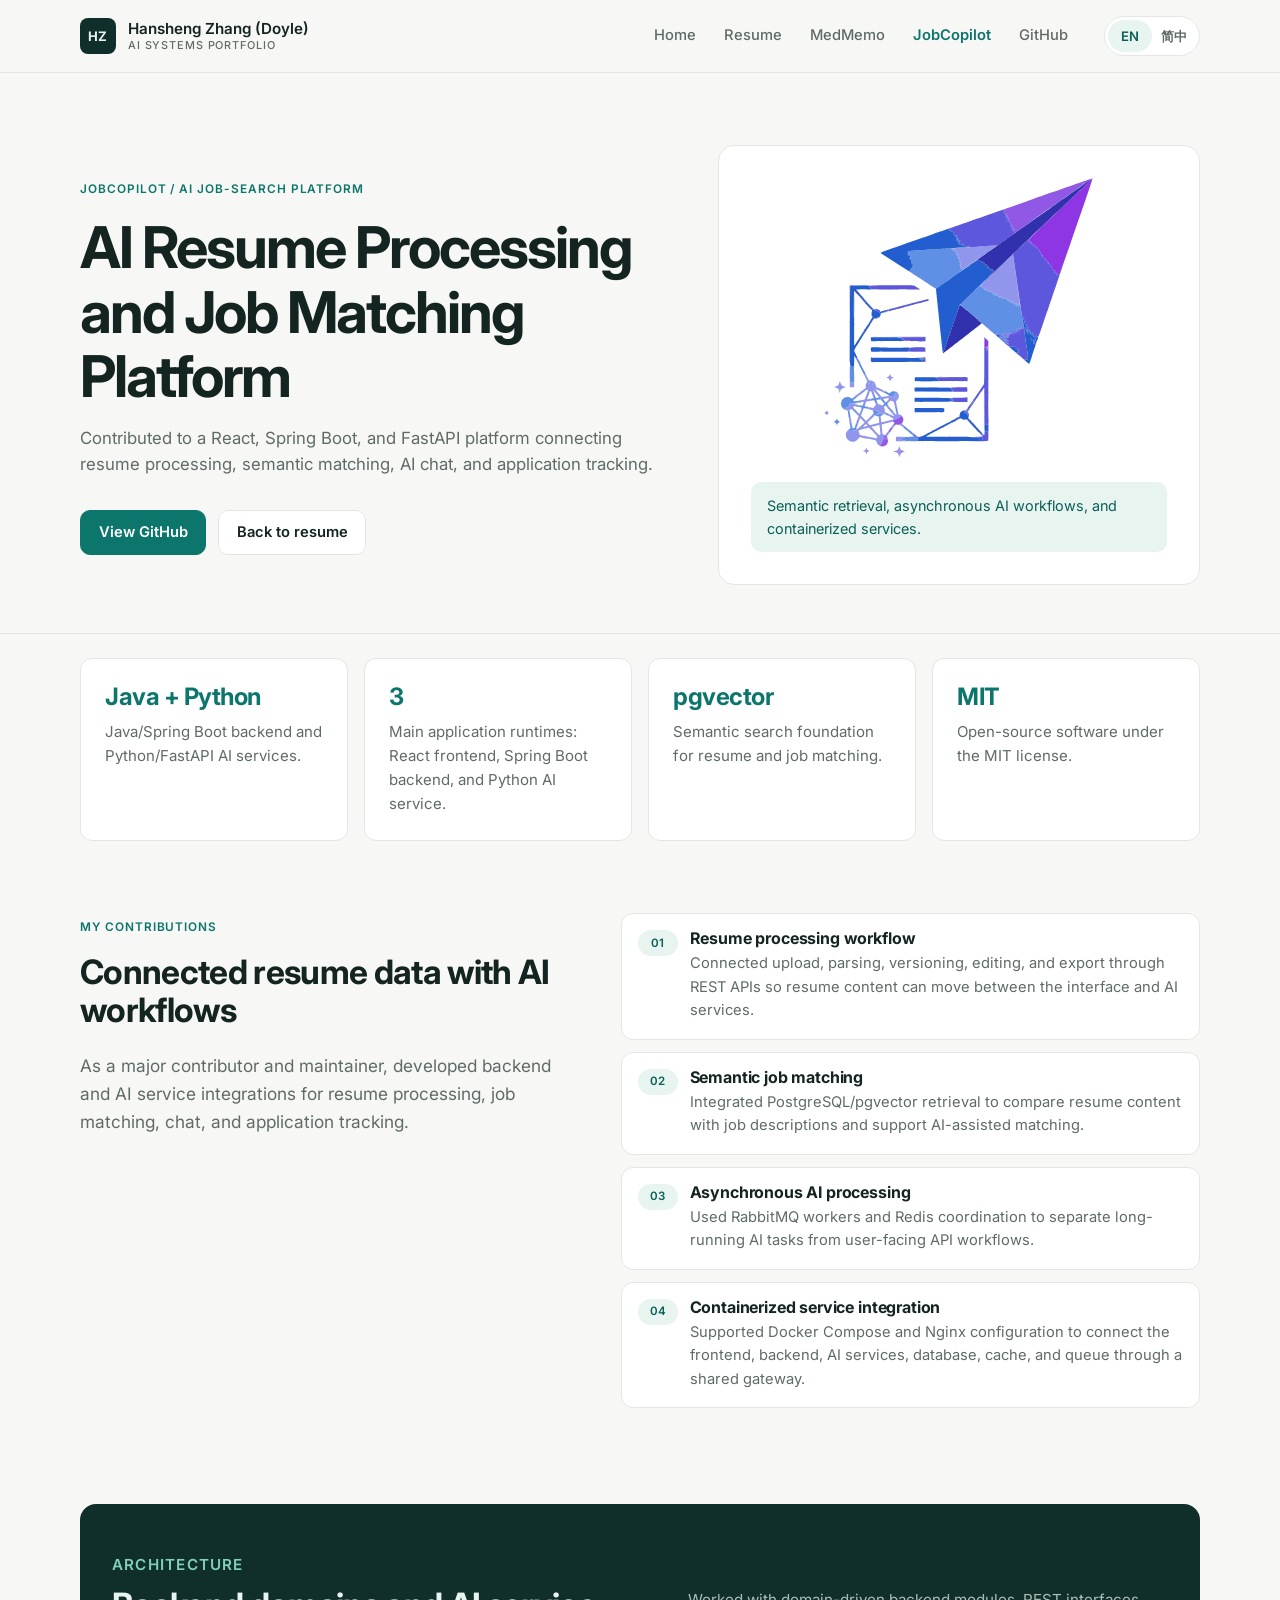
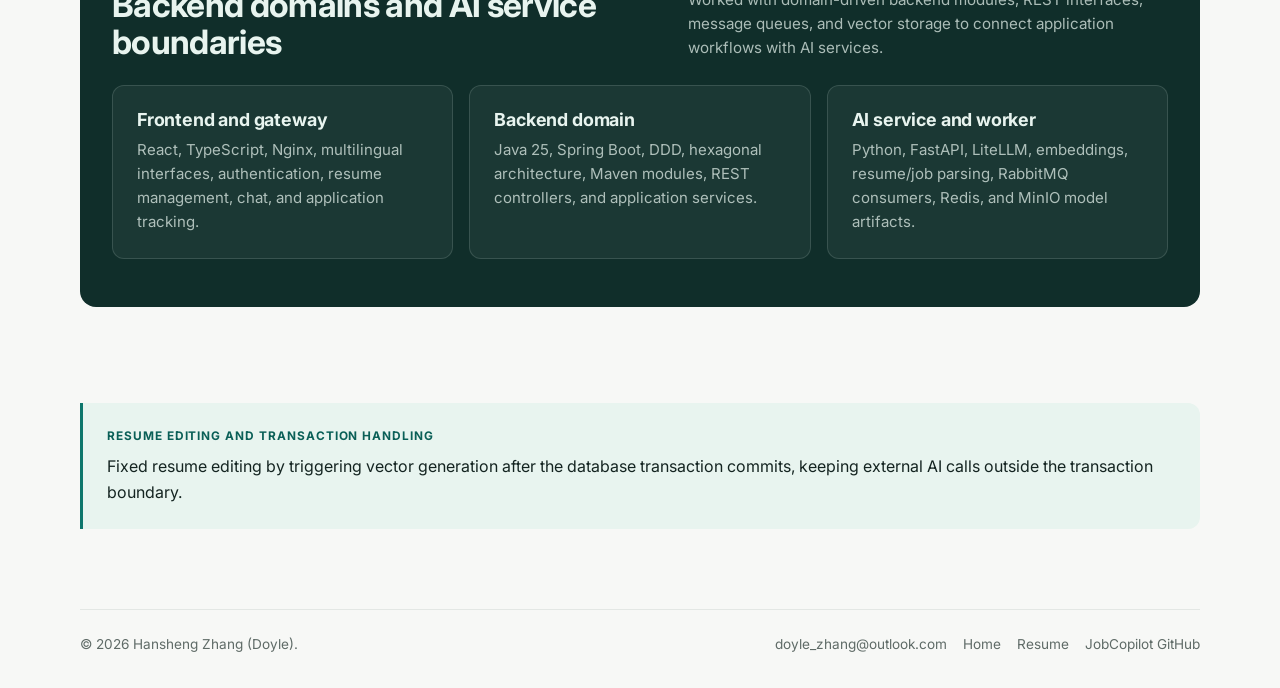
==== commit a1cf9ffa: "style(site): Apply HZ Personal Hub visual design Restyle all four pages to match the confirmed Figma" ====
--- a/jobcopilot.html
+++ b/jobcopilot.html
@@ -7,7 +7,7 @@
     <title data-i18n="meta.jobcopilot.title">JobCopilot | Hansheng Zhang (Doyle)</title>
     <link rel="preconnect" href="https://fonts.googleapis.com">
     <link rel="preconnect" href="https://fonts.gstatic.com" crossorigin>
-    <link href="https://fonts.googleapis.com/css2?family=Fraunces:opsz,wght@9..144,650;9..144,800&amp;family=IBM+Plex+Sans:wght@400;500;600;700&amp;display=swap" rel="stylesheet">
+    <link href="https://fonts.googleapis.com/css2?family=Inter:wght@400;500;600;700&amp;family=JetBrains+Mono:wght@400;500&amp;display=swap" rel="stylesheet">
     <link rel="stylesheet" href="./styles.css">
     <script src="./script.js" defer></script>
   </head>
@@ -22,16 +22,21 @@
             <small data-i18n="common.siteDescription">AI systems portfolio</small>
           </span>
         </a>
-        <nav class="site-nav" aria-label="Primary navigation" data-i18n-attr="aria-label:common.navAria">
-          <a data-nav href="index.html" data-i18n="common.navHome">Home</a>
-          <a data-nav href="resume.html" data-i18n="common.navResume">Resume</a>
-          <a data-nav href="medmemo.html" data-i18n="common.navMedMemo">MedMemo</a>
-          <a data-nav href="jobcopilot.html" data-i18n="common.navJobCopilot">JobCopilot</a>
-          <a href="https://github.com/hzhan516" target="_blank" rel="noreferrer" data-i18n="common.navGitHub">GitHub</a>
-        </nav>
-        <div class="lang-switcher" aria-label="Language selector" data-i18n-attr="aria-label:common.languageSelector">
-          <button type="button" data-lang-option="en" data-i18n="common.languageEnglish">EN</button>
-          <button type="button" data-lang-option="zh-CN" data-i18n="common.languageChinese">简中</button>
+        <button class="nav-toggle" type="button" aria-expanded="false" aria-controls="nav-menu" aria-label="Toggle menu" data-i18n-attr="aria-label:common.menuToggle">
+          <span class="nav-toggle-bars" aria-hidden="true"></span>
+        </button>
+        <div class="nav-menu" id="nav-menu">
+          <nav class="site-nav" aria-label="Primary navigation" data-i18n-attr="aria-label:common.navAria">
+            <a data-nav href="index.html" data-i18n="common.navHome">Home</a>
+            <a data-nav href="resume.html" data-i18n="common.navResume">Resume</a>
+            <a data-nav href="medmemo.html" data-i18n="common.navMedMemo">MedMemo</a>
+            <a data-nav href="jobcopilot.html" data-i18n="common.navJobCopilot">JobCopilot</a>
+            <a href="https://github.com/hzhan516" target="_blank" rel="noreferrer" data-i18n="common.navGitHub">GitHub</a>
+          </nav>
+          <div class="lang-switcher" aria-label="Language selector" data-i18n-attr="aria-label:common.languageSelector">
+            <button type="button" data-lang-option="en" data-i18n="common.languageEnglish">EN</button>
+            <button type="button" data-lang-option="zh-CN" data-i18n="common.languageChinese">简中</button>
+          </div>
         </div>
       </div>
     </header>
--- a/styles.css
+++ b/styles.css
@@ -1,19 +1,20 @@
 :root {
-  --paper: #f6f1e7;
-  --paper-strong: #fffaf0;
-  --ink: #161616;
-  --ink-soft: #3a3935;
-  --muted: #6d685f;
-  --line: rgba(22, 22, 22, 0.18);
-  --teal: #0b6f63;
-  --rust: #c24a2a;
-  --brass: #d9b35f;
-  --blue: #224c7a;
-  --coal: #101820;
-  --white: #ffffff;
-  --shadow: 0 18px 44px rgba(16, 24, 32, 0.12);
-  --font-display: "Fraunces", "Iowan Old Style", "Palatino Linotype", serif;
-  --font-body: "IBM Plex Sans", "Aptos", "Segoe UI", sans-serif;
+  --page: #f7f8f6;
+  --surface: #ffffff;
+  --ink: #142421;
+  --ink-soft: #3b4a46;
+  --muted: #5f6b67;
+  --line: #e3e7e4;
+  --primary: #0d766c;
+  --primary-strong: #0a5f57;
+  --deep: #102e2a;
+  --deep-line: rgba(232, 244, 239, 0.14);
+  --on-deep: #e8f4ef;
+  --on-deep-muted: rgba(232, 244, 239, 0.72);
+  --mint: #e8f4ef;
+  --mint-strong: #7fd1b9;
+  --font-body: "Inter", "Segoe UI", system-ui, sans-serif;
+  --font-mono: "JetBrains Mono", ui-monospace, "SFMono-Regular", Menlo, monospace;
   --space-1: 0.25rem;
   --space-2: 0.5rem;
   --space-3: 0.75rem;
@@ -22,8 +23,9 @@
   --space-6: 2rem;
   --space-7: 3rem;
   --space-8: 4.5rem;
-  --radius: 8px;
-  --max: 1180px;
+  --radius: 12px;
+  --radius-lg: 16px;
+  --max: 1120px;
 }
 
 * {
@@ -36,23 +38,12 @@
 
 body {
   margin: 0;
-  background: var(--paper);
+  background: var(--page);
   color: var(--ink);
   font-family: var(--font-body);
   font-size: 16px;
   line-height: 1.6;
-}
-
-body::before {
-  position: fixed;
-  inset: 0;
-  z-index: -1;
-  pointer-events: none;
-  content: "";
-  background:
-    linear-gradient(rgba(22, 22, 22, 0.035) 1px, transparent 1px),
-    linear-gradient(90deg, rgba(22, 22, 22, 0.035) 1px, transparent 1px);
-  background-size: 44px 44px;
+  -webkit-font-smoothing: antialiased;
 }
 
 img,
@@ -68,12 +59,12 @@
 }
 
 a:hover {
-  color: var(--rust);
+  color: var(--primary);
 }
 
 :focus-visible {
-  outline: 3px solid var(--brass);
-  outline-offset: 4px;
+  outline: 2px solid var(--primary);
+  outline-offset: 3px;
 }
 
 .skip-link {
@@ -81,9 +72,9 @@
   left: var(--space-4);
   top: var(--space-4);
   z-index: 20;
-  transform: translateY(-140%);
-  background: var(--coal);
-  color: var(--paper-strong);
+  transform: translateY(-160%);
+  background: var(--deep);
+  color: var(--on-deep);
   padding: var(--space-2) var(--space-4);
   border-radius: var(--radius);
 }
@@ -97,13 +88,13 @@
   top: 0;
   z-index: 10;
   border-bottom: 1px solid var(--line);
-  background: rgba(246, 241, 231, 0.93);
-  backdrop-filter: blur(16px);
+  background: rgba(247, 248, 246, 0.92);
+  backdrop-filter: blur(14px);
 }
 
 .nav-wrap,
 .container {
-  width: min(var(--max), calc(100% - 32px));
+  width: min(var(--max), calc(100% - 40px));
   margin-inline: auto;
 }
 
@@ -120,86 +111,146 @@
   align-items: center;
   gap: var(--space-3);
   text-decoration: none;
+  font-weight: 600;
+}
+
+.brand:hover {
+  color: var(--ink);
+}
+
+.brand-mark {
+  width: 36px;
+  height: 36px;
+  display: grid;
+  place-items: center;
+  flex: 0 0 auto;
+  border-radius: 8px;
+  background: var(--deep);
+  color: var(--on-deep);
+  font-size: 0.82rem;
   font-weight: 700;
-}
-
-.brand-mark {
-  width: 42px;
-  height: 42px;
-  display: grid;
-  place-items: center;
-  border: 2px solid var(--ink);
-  background: var(--brass);
-  font-family: var(--font-display);
-  font-size: 1rem;
+  letter-spacing: 0.02em;
 }
 
 .brand-name {
   display: flex;
   flex-direction: column;
-  line-height: 1.15;
+  line-height: 1.2;
+  font-size: 0.95rem;
 }
 
 .brand-name small {
   color: var(--muted);
+  font-size: 0.68rem;
   font-weight: 500;
+  letter-spacing: 0.08em;
+  text-transform: uppercase;
+}
+
+.nav-menu {
+  display: flex;
+  align-items: center;
+  gap: var(--space-5);
 }
 
 .site-nav {
   display: flex;
   align-items: center;
-  gap: var(--space-2);
-  flex-wrap: wrap;
-  justify-content: flex-end;
+  gap: var(--space-1);
 }
 
 .site-nav a {
-  min-height: 38px;
+  min-height: 40px;
   display: inline-flex;
   align-items: center;
   padding: 0 var(--space-3);
-  border: 1px solid transparent;
-  border-radius: 999px;
-  color: var(--ink-soft);
+  color: var(--muted);
   text-decoration: none;
-  font-weight: 600;
-}
-
-.site-nav a[aria-current="page"],
+  font-size: 0.92rem;
+  font-weight: 500;
+}
+
 .site-nav a:hover {
-  border-color: var(--line);
-  background: var(--paper-strong);
   color: var(--ink);
+}
+
+.site-nav a[aria-current="page"] {
+  color: var(--primary);
+  font-weight: 600;
 }
 
 .lang-switcher {
   display: inline-flex;
   flex: 0 0 auto;
   align-items: center;
-  gap: 0;
   border: 1px solid var(--line);
   border-radius: 999px;
-  background: var(--paper-strong);
+  background: var(--surface);
   padding: 3px;
 }
 
 .lang-switcher button {
-  min-width: 48px;
-  min-height: 34px;
+  min-width: 44px;
+  min-height: 32px;
   border: 0;
   border-radius: 999px;
   background: transparent;
-  color: var(--ink-soft);
+  color: var(--muted);
   cursor: pointer;
   font: inherit;
-  font-size: 0.88rem;
-  font-weight: 700;
-}
-
-.lang-switcher button:hover,
+  font-size: 0.82rem;
+  font-weight: 600;
+}
+
+.lang-switcher button:hover {
+  color: var(--ink);
+}
+
 .lang-switcher button.is-active {
-  background: var(--ink);
-  color: var(--paper-strong);
+  background: var(--mint);
+  color: var(--primary-strong);
+}
+
+.nav-toggle {
+  display: none;
+  width: 44px;
+  height: 44px;
+  border: 1px solid var(--line);
+  border-radius: 10px;
+  background: var(--surface);
+  color: var(--ink);
+  cursor: pointer;
+  place-items: center;
+  padding: 0;
+}
+
+.nav-toggle-bars,
+.nav-toggle-bars::before,
+.nav-toggle-bars::after {
+  display: block;
+  width: 18px;
+  height: 2px;
+  border-radius: 2px;
+  background: currentColor;
+  content: "";
+}
+
+.nav-toggle-bars {
+  position: relative;
+}
+
+.nav-toggle-bars::before,
+.nav-toggle-bars::after {
+  position: absolute;
+  left: 0;
+}
+
+.nav-toggle-bars::before {
+  top: -6px;
+}
+
+.nav-toggle-bars::after {
+  top: 6px;
 }
 
 main {
@@ -208,13 +259,13 @@
 
 .hero,
 .page-hero {
-  padding: var(--space-8) 0;
+  padding: var(--space-8) 0 var(--space-7);
 }
 
 .hero-grid,
 .project-hero-grid {
   display: grid;
-  grid-template-columns: minmax(0, 1.05fr) minmax(320px, 0.72fr);
+  grid-template-columns: minmax(0, 1.1fr) minmax(320px, 0.9fr);
   align-items: center;
   gap: var(--space-7);
 }
@@ -223,45 +274,41 @@
   display: inline-flex;
   width: fit-content;
   align-items: center;
-  gap: var(--space-2);
   margin: 0 0 var(--space-4);
-  color: var(--rust);
-  font-weight: 700;
+  color: var(--primary);
+  font-size: 0.74rem;
+  font-weight: 600;
+  letter-spacing: 0.08em;
   text-transform: uppercase;
-  font-size: 0.82rem;
-}
-
-.eyebrow::before {
-  width: 32px;
-  height: 2px;
-  background: currentColor;
-  content: "";
 }
 
 h1,
 h2,
 h3 {
-  font-family: var(--font-display);
-  line-height: 1.08;
   margin: 0;
+  color: var(--ink);
+  font-weight: 700;
+  letter-spacing: -0.02em;
+  line-height: 1.12;
 }
 
 h1 {
-  max-width: 900px;
-  font-size: clamp(3rem, 9vw, 7.5rem);
-  font-weight: 800;
+  max-width: 820px;
+  font-size: clamp(2.6rem, 6vw, 4.2rem);
+  letter-spacing: -0.035em;
 }
 
 .page-title {
-  font-size: clamp(2.7rem, 7vw, 6rem);
+  font-size: clamp(2.3rem, 5vw, 3.6rem);
 }
 
 h2 {
-  font-size: clamp(2rem, 4vw, 3.4rem);
+  font-size: clamp(1.6rem, 3vw, 2.1rem);
 }
 
 h3 {
-  font-size: 1.3rem;
+  font-size: 1.12rem;
+  letter-spacing: -0.01em;
 }
 
 p {
@@ -269,10 +316,10 @@
 }
 
 .lead {
-  max-width: 720px;
+  max-width: 640px;
   margin-top: var(--space-5);
-  color: var(--ink-soft);
-  font-size: 1.18rem;
+  color: var(--muted);
+  font-size: 1.08rem;
 }
 
 .hero-actions,
@@ -285,105 +332,136 @@
 }
 
 .button {
-  min-height: 46px;
+  min-height: 44px;
   display: inline-flex;
   align-items: center;
   justify-content: center;
   gap: var(--space-2);
-  border: 2px solid var(--ink);
-  border-radius: var(--radius);
-  padding: 0.75rem 1rem;
-  background: var(--ink);
-  color: var(--paper-strong);
+  border: 1px solid var(--primary);
+  border-radius: 10px;
+  padding: 0.6rem 1.1rem;
+  background: var(--primary);
+  color: #ffffff;
   text-decoration: none;
-  font-weight: 700;
-  box-shadow: 4px 4px 0 var(--brass);
-  transition: transform 160ms ease, box-shadow 160ms ease, background 160ms ease;
+  font-size: 0.92rem;
+  font-weight: 600;
+  transition: background 160ms ease, border-color 160ms ease, color 160ms ease;
 }
 
 .button:hover {
-  transform: translate(-2px, -2px);
-  box-shadow: 7px 7px 0 var(--brass);
-  color: var(--paper-strong);
+  border-color: var(--primary-strong);
+  background: var(--primary-strong);
+  color: #ffffff;
 }
 
 .button.secondary {
-  background: var(--paper-strong);
+  border-color: var(--line);
+  background: var(--surface);
   color: var(--ink);
-  box-shadow: 4px 4px 0 var(--teal);
 }
 
 .button.secondary:hover {
-  color: var(--ink);
-  box-shadow: 7px 7px 0 var(--teal);
+  border-color: var(--primary);
+  color: var(--primary);
 }
 
 .text-link {
-  min-height: 46px;
+  min-height: 44px;
   display: inline-flex;
   align-items: center;
-  font-weight: 700;
-}
-
-.signal-board {
-  position: relative;
-  min-height: 420px;
-  padding: var(--space-5);
-  border: 2px solid var(--ink);
-  background: var(--paper-strong);
-  box-shadow: var(--shadow);
-}
-
-.signal-board::before {
-  position: absolute;
-  inset: 14px;
-  z-index: 0;
-  border: 1px solid var(--line);
+  color: var(--primary);
+  font-size: 0.92rem;
+  font-weight: 600;
+  text-decoration: none;
+}
+
+.text-link:hover {
+  color: var(--primary-strong);
+  text-decoration: underline;
+}
+
+.code-window {
+  overflow: hidden;
+  border-radius: var(--radius-lg);
+  background: var(--deep);
+  color: var(--on-deep);
+  box-shadow: 0 24px 48px rgba(16, 46, 42, 0.18);
+}
+
+.code-window-bar {
+  display: flex;
+  align-items: center;
+  gap: 6px;
+  margin: var(--space-3);
+  padding: var(--space-2) var(--space-3);
+  border-radius: 8px;
+  background: rgba(232, 244, 239, 0.07);
+}
+
+.code-window-bar span {
+  width: 9px;
+  height: 9px;
+  border-radius: 50%;
+  background: #ef6b5f;
+}
+
+.code-window-bar span:nth-child(2) {
+  background: #f2bf4e;
+}
+
+.code-window-bar span:nth-child(3) {
+  background: #5cc98a;
+}
+
+.code-window-bar small {
+  margin-left: auto;
+  margin-right: auto;
+  color: var(--on-deep-muted);
+  font-family: var(--font-mono);
+  font-size: 0.72rem;
+}
+
+.code-window pre {
+  margin: 0;
+  padding: var(--space-4) var(--space-5) var(--space-5);
+  overflow-x: auto;
+  font-family: var(--font-mono);
+  font-size: 0.86rem;
+  line-height: 1.9;
+  white-space: pre-wrap;
+}
+
+.code-comment {
+  color: var(--mint-strong);
+}
+
+.code-key {
+  color: var(--on-deep-muted);
+}
+
+.code-status {
+  display: flex;
+  align-items: center;
+  gap: var(--space-2);
+  padding: 0 var(--space-5) var(--space-5);
+  color: var(--on-deep-muted);
+  font-size: 0.78rem;
+}
+
+.code-status::before {
+  width: 7px;
+  height: 7px;
+  border-radius: 50%;
+  background: var(--mint-strong);
   content: "";
 }
 
-.signal-board > * {
-  position: relative;
-  z-index: 1;
-}
-
-.profile-map {
-  width: 100%;
-  border: 1px solid var(--line);
-}
-
-.signal-list {
-  display: grid;
-  grid-template-columns: repeat(3, 1fr);
-  gap: var(--space-3);
-  margin-top: var(--space-4);
-}
-
-.signal-list span {
-  min-height: 76px;
-  display: flex;
-  align-items: flex-end;
-  border-left: 5px solid var(--rust);
-  background: rgba(22, 22, 22, 0.05);
-  padding: var(--space-3);
-  font-weight: 700;
-  line-height: 1.25;
-}
-
-.signal-list span:nth-child(2) {
-  border-color: var(--teal);
-}
-
-.signal-list span:nth-child(3) {
-  border-color: var(--blue);
-}
-
 .section {
-  padding: var(--space-8) 0;
+  padding: var(--space-7) 0;
 }
 
 .section.compact {
-  padding: var(--space-7) 0;
+  padding: var(--space-5) 0;
 }
 
 .section-header {
@@ -391,12 +469,22 @@
   justify-content: space-between;
   align-items: flex-end;
   gap: var(--space-5);
-  margin-bottom: var(--space-6);
+  margin-bottom: var(--space-5);
+}
+
+.section-header p.eyebrow {
+  margin-bottom: var(--space-2);
+  color: var(--primary);
+}
+
+.proof-band .section-header p.eyebrow {
+  color: var(--mint-strong);
 }
 
 .section-header p {
-  max-width: 520px;
+  max-width: 480px;
   color: var(--muted);
+  font-size: 0.95rem;
 }
 
 .route-grid,
@@ -410,17 +498,6 @@
 
 .route-grid {
   grid-template-columns: repeat(3, minmax(0, 1fr));
-}
-
-.route-card,
-.project-card,
-.proof-item,
-.stack-item,
-.metric-item,
-.resume-block,
-.notice {
-  border: 1px solid var(--line);
-  background: rgba(255, 250, 240, 0.82);
 }
 
 .route-card,
@@ -430,21 +507,34 @@
 .metric-item {
   min-height: 100%;
   padding: var(--space-5);
+  border: 1px solid var(--line);
+  border-radius: var(--radius);
+  background: var(--surface);
 }
 
 .route-card {
   display: flex;
   flex-direction: column;
   gap: var(--space-4);
-  border-top: 6px solid var(--rust);
-}
-
-.route-card:nth-child(2) {
-  border-top-color: var(--teal);
 }
 
 .route-card:nth-child(3) {
-  border-top-color: var(--blue);
+  border-color: transparent;
+  background: var(--mint);
+}
+
+.route-card .eyebrow {
+  margin-bottom: var(--space-3);
+  padding: 0.2rem 0.65rem;
+  border-radius: 999px;
+  background: var(--mint);
+  color: var(--primary-strong);
+  font-size: 0.68rem;
+}
+
+.route-card:nth-child(3) .eyebrow,
+.route-card:nth-child(3) .tag {
+  background: var(--surface);
 }
 
 .route-card p,
@@ -453,6 +543,7 @@
 .stack-item p,
 .metric-item p {
   color: var(--muted);
+  font-size: 0.94rem;
 }
 
 .route-card .button,
@@ -470,79 +561,233 @@
 .tag {
   display: inline-flex;
   align-items: center;
-  min-height: 30px;
-  border: 1px solid var(--line);
+  min-height: 26px;
   border-radius: 999px;
-  padding: 0.2rem 0.65rem;
-  background: var(--paper);
-  color: var(--ink-soft);
-  font-size: 0.9rem;
-  font-weight: 650;
-}
-
-.proof-band {
-  border-block: 2px solid var(--ink);
-  background: var(--coal);
-  color: var(--paper-strong);
-}
-
-.proof-band .section-header p,
-.proof-band .proof-item p {
-  color: rgba(246, 241, 231, 0.78);
+  padding: 0.15rem 0.7rem;
+  background: var(--mint);
+  color: var(--primary-strong);
+  font-size: 0.78rem;
+  font-weight: 600;
 }
 
 .proof-grid {
   grid-template-columns: repeat(3, minmax(0, 1fr));
-}
-
-.proof-band .proof-item {
-  border-color: rgba(246, 241, 231, 0.24);
-  background: rgba(246, 241, 231, 0.06);
 }
 
 .proof-number {
   display: block;
   margin-bottom: var(--space-3);
-  color: var(--brass);
-  font-family: var(--font-display);
-  font-size: 2.2rem;
-  font-weight: 800;
+  color: var(--primary);
+  font-size: 2rem;
+  font-weight: 700;
+  letter-spacing: -0.03em;
+  line-height: 1.1;
+}
+
+.proof-band > .container {
+  padding: var(--space-7) var(--space-6);
+  border-radius: var(--radius-lg);
+  background: var(--deep);
+  color: var(--on-deep);
+}
+
+.proof-band h2,
+.proof-band h3 {
+  color: var(--on-deep);
+}
+
+.proof-band .eyebrow {
+  color: var(--mint-strong);
+}
+
+.proof-band .section-header p,
+.proof-band .stack-item p {
+  color: var(--on-deep-muted);
+}
+
+.proof-band .stack-item {
+  border-color: var(--deep-line);
+  background: rgba(232, 244, 239, 0.05);
+}
+
+.about-banner {
+  display: flex;
+  align-items: center;
+  justify-content: space-between;
+  gap: var(--space-5);
+  padding: var(--space-6);
+  border-radius: var(--radius-lg);
+  background: var(--deep);
+  color: var(--on-deep);
+}
+
+.about-banner h2 {
+  color: var(--on-deep);
+  font-size: 1.4rem;
+}
+
+.about-banner p {
+  margin-top: var(--space-2);
+  color: var(--on-deep-muted);
+  font-size: 0.9rem;
+}
+
+.about-banner .button {
+  flex: 0 0 auto;
+  border-color: var(--surface);
+  background: var(--surface);
+  color: var(--deep);
+}
+
+.about-banner .button:hover {
+  background: var(--mint);
+  border-color: var(--mint);
+  color: var(--deep);
 }
 
 .page-hero {
   border-bottom: 1px solid var(--line);
-  background:
-    linear-gradient(90deg, rgba(194, 74, 42, 0.08), transparent 40%),
-    linear-gradient(180deg, rgba(11, 111, 99, 0.08), transparent 46%);
 }
 
 .page-kicker {
-  max-width: 760px;
-  margin-top: var(--space-5);
+  max-width: 680px;
+  margin-top: var(--space-4);
+  color: var(--muted);
+  font-size: 1.05rem;
+}
+
+.resume-layout {
+  display: grid;
+  grid-template-columns: 300px minmax(0, 1fr);
+  gap: var(--space-7);
+  align-items: start;
+}
+
+.resume-side {
+  position: sticky;
+  top: 96px;
+  display: grid;
+  padding: var(--space-6) var(--space-5);
+  border-radius: var(--radius-lg);
+  background: var(--deep);
+  color: var(--on-deep);
+}
+
+.side-name {
+  padding-bottom: var(--space-5);
+  border-bottom: 1px solid var(--deep-line);
+}
+
+.side-name strong {
+  display: block;
+  font-size: 1.2rem;
+  font-weight: 600;
+}
+
+.side-name span {
+  color: var(--on-deep-muted);
+  font-size: 0.85rem;
+}
+
+.side-section {
+  padding: var(--space-5) 0;
+  border-bottom: 1px solid var(--deep-line);
+}
+
+.side-section:last-child {
+  padding-bottom: 0;
+  border-bottom: 0;
+}
+
+.side-section h2 {
+  margin-bottom: var(--space-3);
+  color: var(--mint-strong);
+  font-size: 0.72rem;
+  font-weight: 600;
+  letter-spacing: 0.08em;
+  text-transform: uppercase;
+}
+
+.side-section h3 {
+  margin-bottom: var(--space-2);
+  color: var(--on-deep);
+  font-size: 0.86rem;
+  font-weight: 600;
+}
+
+.side-section .skill-groups {
+  display: grid;
+  gap: var(--space-4);
+}
+
+.side-section .tag {
+  background: rgba(232, 244, 239, 0.1);
+  color: var(--on-deep);
+  font-weight: 500;
+}
+
+.side-section .resume-list li,
+.side-section .resume-list span {
+  color: var(--on-deep-muted);
+}
+
+.side-section .resume-list li {
+  padding-left: 0;
+  border-left: 0;
+  font-size: 0.9rem;
+}
+
+.side-section .resume-list strong {
+  display: inline;
+  color: var(--on-deep);
+  font-weight: 600;
+}
+
+.side-links {
+  display: grid;
+  gap: var(--space-2);
+  font-size: 0.9rem;
+}
+
+.side-links a {
+  color: var(--on-deep);
+  overflow-wrap: anywhere;
+  text-decoration: none;
+}
+
+.side-links a:hover {
+  color: var(--mint-strong);
+  text-decoration: underline;
+}
+
+.resume-main {
+  display: grid;
+}
+
+.resume-block {
+  padding: var(--space-6) 0;
+  border-bottom: 1px solid var(--line);
+}
+
+.resume-block:first-child {
+  padding-top: 0;
+}
+
+.resume-block:last-child {
+  border-bottom: 0;
+}
+
+.resume-block > h2 {
+  margin-bottom: var(--space-4);
+  color: var(--primary);
+  font-size: 0.74rem;
+  font-weight: 600;
+  letter-spacing: 0.08em;
+  text-transform: uppercase;
+}
+
+.resume-block p {
   color: var(--ink-soft);
-  font-size: 1.15rem;
-}
-
-.resume-layout {
-  display: grid;
-  grid-template-columns: minmax(0, 1fr) 320px;
-  gap: var(--space-6);
-  align-items: start;
-}
-
-.resume-main,
-.resume-side {
-  display: grid;
-  gap: var(--space-4);
-}
-
-.resume-block {
-  padding: var(--space-5);
-}
-
-.resume-block h2,
-.resume-block h3 {
-  margin-bottom: var(--space-3);
 }
 
 .resume-block p + p {
@@ -559,25 +804,14 @@
 
 .resume-list li {
   padding-left: var(--space-4);
-  border-left: 4px solid var(--teal);
-}
-
-.resume-list li:nth-child(2n) {
-  border-left-color: var(--rust);
+  border-left: 2px solid var(--mint);
+  color: var(--ink-soft);
 }
 
 .resume-list strong {
   display: block;
-}
-
-.skill-groups {
-  display: grid;
-  grid-template-columns: repeat(2, minmax(0, 1fr));
-  gap: var(--space-4);
-}
-
-.skill-group h3 {
-  margin-bottom: var(--space-3);
+  color: var(--ink);
+  font-weight: 600;
 }
 
 .project-grid {
@@ -586,58 +820,55 @@
 
 .project-card {
   display: grid;
+  align-content: start;
+  gap: var(--space-4);
+}
+
+.project-head {
+  display: flex;
+  align-items: center;
   gap: var(--space-3);
 }
 
-.project-head {
-  display: flex;
-  align-items: center;
-  gap: var(--space-3);
+.project-head p {
+  font-size: 0.86rem;
 }
 
 .project-logo {
-  width: 56px;
-  height: 56px;
+  width: 48px;
+  height: 48px;
   flex: 0 0 auto;
   border: 1px solid var(--line);
+  border-radius: 10px;
   object-fit: cover;
-  background: var(--paper-strong);
-}
-
-.resume-side .resume-block {
-  background: var(--coal);
-  color: var(--paper-strong);
-}
-
-.resume-side .resume-block p,
-.resume-side .resume-block li,
-.resume-side .tag {
-  color: rgba(246, 241, 231, 0.82);
-}
-
-.resume-side .tag {
-  border-color: rgba(246, 241, 231, 0.2);
-  background: rgba(246, 241, 231, 0.08);
+  background: var(--surface);
+}
+
+.project-card .resume-list li {
+  font-size: 0.92rem;
 }
 
 .project-visual {
-  padding: var(--space-5);
-  border: 2px solid var(--ink);
-  background: var(--paper-strong);
-  box-shadow: var(--shadow);
+  padding: var(--space-6);
+  border: 1px solid var(--line);
+  border-radius: var(--radius-lg);
+  background: var(--surface);
 }
 
 .project-visual img {
   width: 100%;
-  max-height: 320px;
+  max-height: 280px;
   object-fit: contain;
   margin-inline: auto;
 }
 
 .project-visual .caption {
-  margin-top: var(--space-4);
-  color: var(--muted);
-  font-size: 0.95rem;
+  margin-top: var(--space-5);
+  padding: var(--space-3) var(--space-4);
+  border-radius: 10px;
+  background: var(--mint);
+  color: var(--primary-strong);
+  font-size: 0.9rem;
 }
 
 .metrics-grid {
@@ -646,20 +877,26 @@
 
 .metric-item strong {
   display: block;
-  color: var(--rust);
-  font-family: var(--font-display);
-  font-size: 1.9rem;
-  line-height: 1.1;
+  margin-bottom: var(--space-2);
+  color: var(--primary);
+  font-size: 1.5rem;
+  font-weight: 700;
+  letter-spacing: -0.02em;
+  line-height: 1.2;
 }
 
 .stack-grid {
   grid-template-columns: repeat(3, minmax(0, 1fr));
 }
 
+.stack-item h3 {
+  margin-bottom: var(--space-2);
+}
+
 .split-section {
   display: grid;
   grid-template-columns: minmax(0, 0.85fr) minmax(0, 1fr);
-  gap: var(--space-6);
+  gap: var(--space-7);
   align-items: start;
 }
 
@@ -669,45 +906,65 @@
   padding: 0;
   margin: 0;
   list-style: none;
+  counter-reset: feature;
 }
 
 .feature-list li {
   display: grid;
-  grid-template-columns: 34px minmax(0, 1fr);
+  grid-template-columns: 40px minmax(0, 1fr);
   gap: var(--space-3);
   align-items: start;
+  padding: var(--space-4);
+  border: 1px solid var(--line);
+  border-radius: var(--radius);
+  background: var(--surface);
+  counter-increment: feature;
 }
 
 .feature-list li::before {
-  width: 24px;
-  height: 24px;
-  margin-top: 0.15rem;
-  border: 2px solid var(--ink);
-  background: var(--brass);
-  content: "";
-}
-
-.feature-list li:nth-child(2n)::before {
-  background: var(--teal);
+  display: grid;
+  place-items: center;
+  height: 26px;
+  border-radius: 999px;
+  background: var(--mint);
+  color: var(--primary-strong);
+  content: counter(feature, decimal-leading-zero);
+  font-size: 0.72rem;
+  font-weight: 600;
+}
+
+.feature-list h3 {
+  margin-bottom: var(--space-1);
+  font-size: 1rem;
 }
 
 .feature-list p {
   color: var(--muted);
+  font-size: 0.92rem;
 }
 
 .notice {
   padding: var(--space-5);
-  border-left: 8px solid var(--rust);
+  border-left: 3px solid var(--primary);
+  border-radius: 0 var(--radius) var(--radius) 0;
+  background: var(--mint);
 }
 
 .notice strong {
   display: block;
   margin-bottom: var(--space-2);
+  color: var(--primary-strong);
+  font-size: 0.74rem;
+  letter-spacing: 0.08em;
+  text-transform: uppercase;
+}
+
+.notice p {
+  color: var(--ink);
 }
 
 .site-footer {
   padding: var(--space-6) 0;
-  border-top: 1px solid var(--line);
 }
 
 .footer-wrap {
@@ -715,32 +972,43 @@
   align-items: center;
   justify-content: space-between;
   gap: var(--space-4);
+  padding-top: var(--space-5);
+  border-top: 1px solid var(--line);
   color: var(--muted);
+  font-size: 0.85rem;
 }
 
 .footer-links {
   display: flex;
   flex-wrap: wrap;
-  gap: var(--space-3);
+  gap: var(--space-4);
+}
+
+.footer-links a {
+  text-decoration: none;
+}
+
+.footer-links a:hover {
+  text-decoration: underline;
 }
 
 @media (prefers-reduced-motion: no-preference) {
   .hero-copy,
-  .signal-board,
+  .code-window,
   .page-hero .container,
   .project-visual {
-    animation: rise-in 580ms ease both;
-  }
-
-  .signal-board,
+    animation: rise-in 520ms ease both;
+  }
+
+  .code-window,
   .project-visual {
-    animation-delay: 120ms;
+    animation-delay: 100ms;
   }
 
   @keyframes rise-in {
     from {
       opacity: 0;
-      transform: translateY(18px);
+      transform: translateY(14px);
     }
 
     to {
@@ -758,74 +1026,92 @@
     grid-template-columns: 1fr;
   }
 
+  .resume-side {
+    position: static;
+  }
+
   .route-grid,
   .proof-grid,
   .metrics-grid,
   .stack-grid {
     grid-template-columns: repeat(2, minmax(0, 1fr));
   }
-
-  .resume-side {
-    grid-template-columns: repeat(2, minmax(0, 1fr));
-  }
-}
-
-@media (max-width: 720px) {
-  .nav-wrap {
-    align-items: flex-start;
+}
+
+@media (max-width: 820px) {
+  .nav-toggle {
+    display: grid;
+  }
+
+  .nav-menu {
+    display: none;
+    position: absolute;
+    top: 100%;
+    left: 0;
+    right: 0;
     flex-direction: column;
-    padding: var(--space-4) 0;
+    align-items: stretch;
+    gap: var(--space-4);
+    padding: var(--space-4) 20px var(--space-5);
+    border-bottom: 1px solid var(--line);
+    background: var(--page);
+  }
+
+  .site-header.is-open .nav-menu {
+    display: flex;
   }
 
   .site-nav {
-    width: 100%;
-    justify-content: flex-start;
+    flex-direction: column;
+    align-items: stretch;
+  }
+
+  .site-nav a {
+    padding-inline: 0;
+    border-bottom: 1px solid var(--line);
   }
 
   .lang-switcher {
     align-self: flex-start;
   }
-
-  .site-nav a {
-    padding-inline: var(--space-2);
-  }
-
+}
+
+@media (max-width: 720px) {
   .hero,
-  .page-hero,
+  .page-hero {
+    padding: var(--space-7) 0 var(--space-6);
+  }
+
   .section {
-    padding: var(--space-7) 0;
+    padding: var(--space-6) 0;
   }
 
   h1,
   .page-title {
-    font-size: 3.2rem;
+    font-size: 2.4rem;
   }
 
   .lead,
   .page-kicker {
-    font-size: 1.04rem;
-  }
-
-  .section-header {
+    font-size: 1rem;
+  }
+
+  .section-header,
+  .about-banner {
     display: grid;
+    align-items: start;
   }
 
   .route-grid,
   .proof-grid,
   .project-grid,
   .metrics-grid,
-  .stack-grid,
-  .skill-groups,
-  .resume-side {
+  .stack-grid {
     grid-template-columns: 1fr;
   }
 
-  .signal-board {
-    min-height: auto;
-  }
-
-  .signal-list {
-    grid-template-columns: 1fr;
+  .proof-band > .container {
+    padding: var(--space-6) var(--space-4);
   }
 
   .footer-wrap {
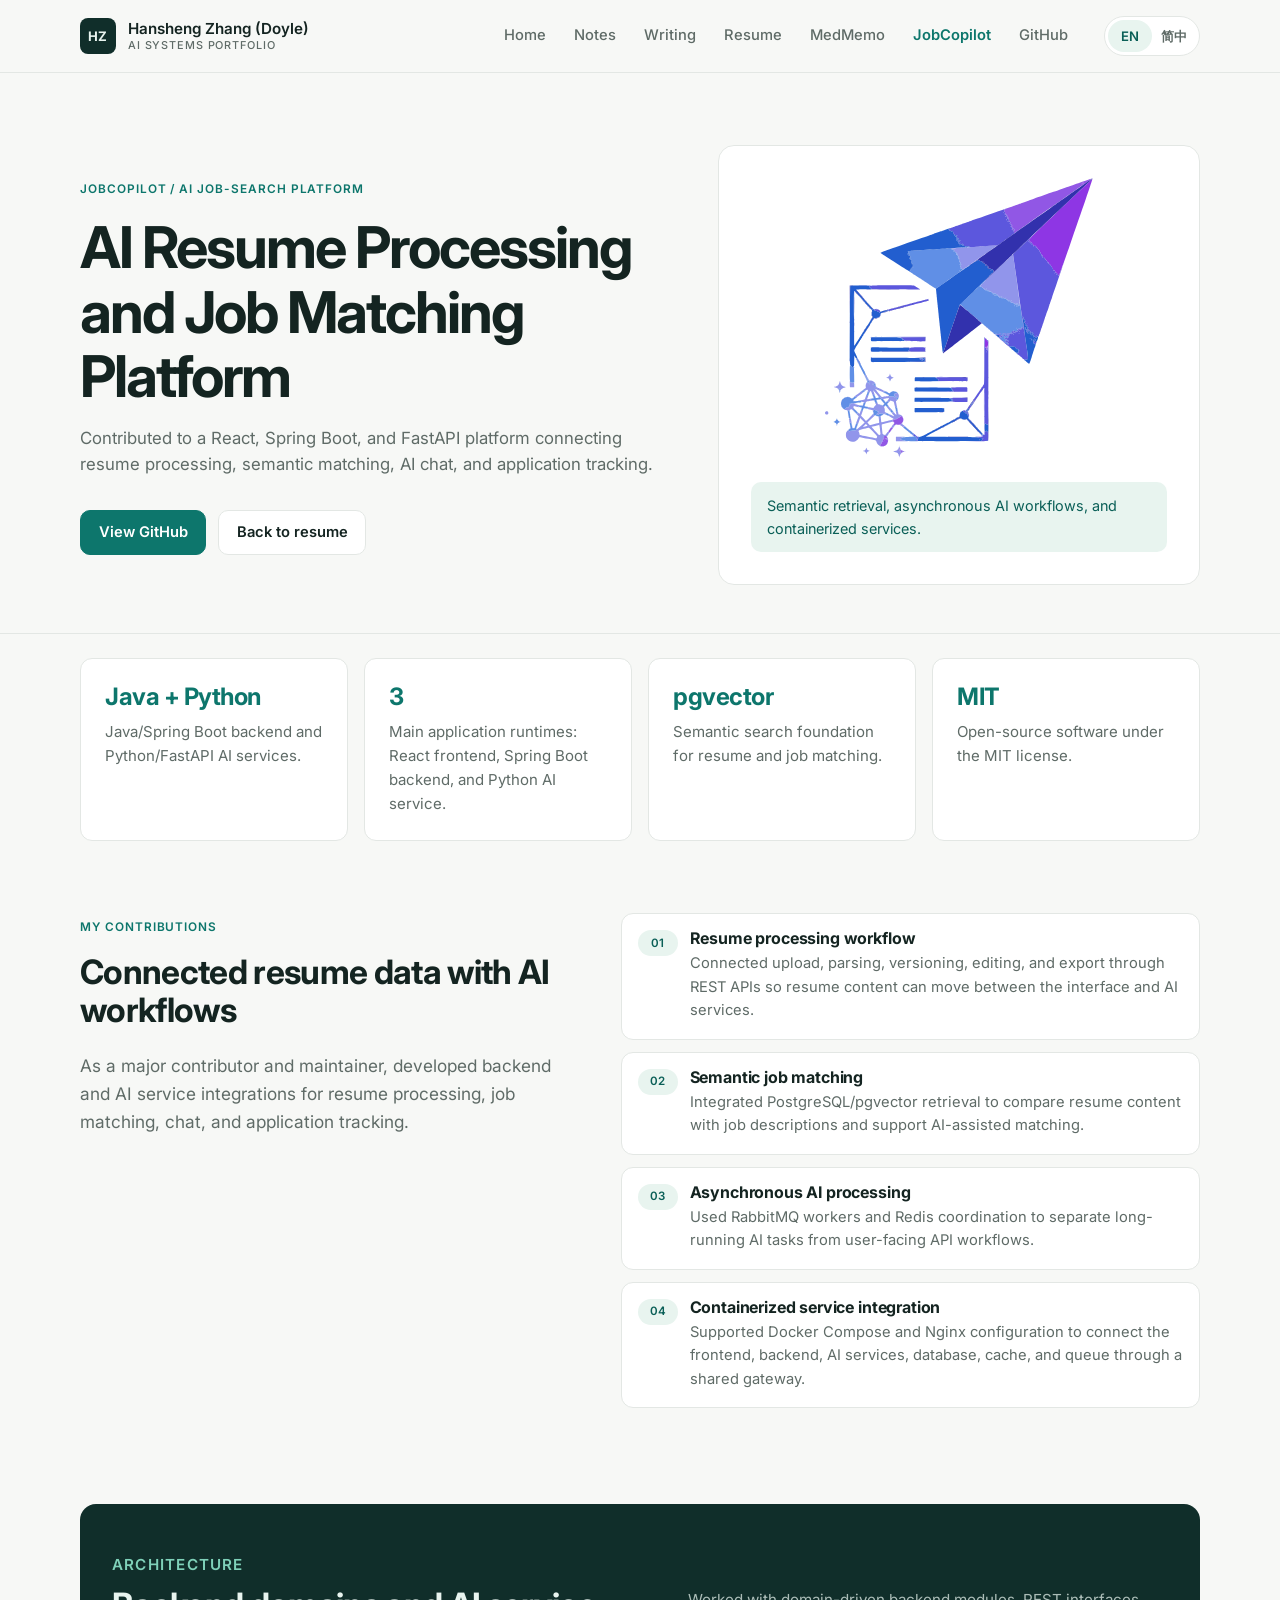
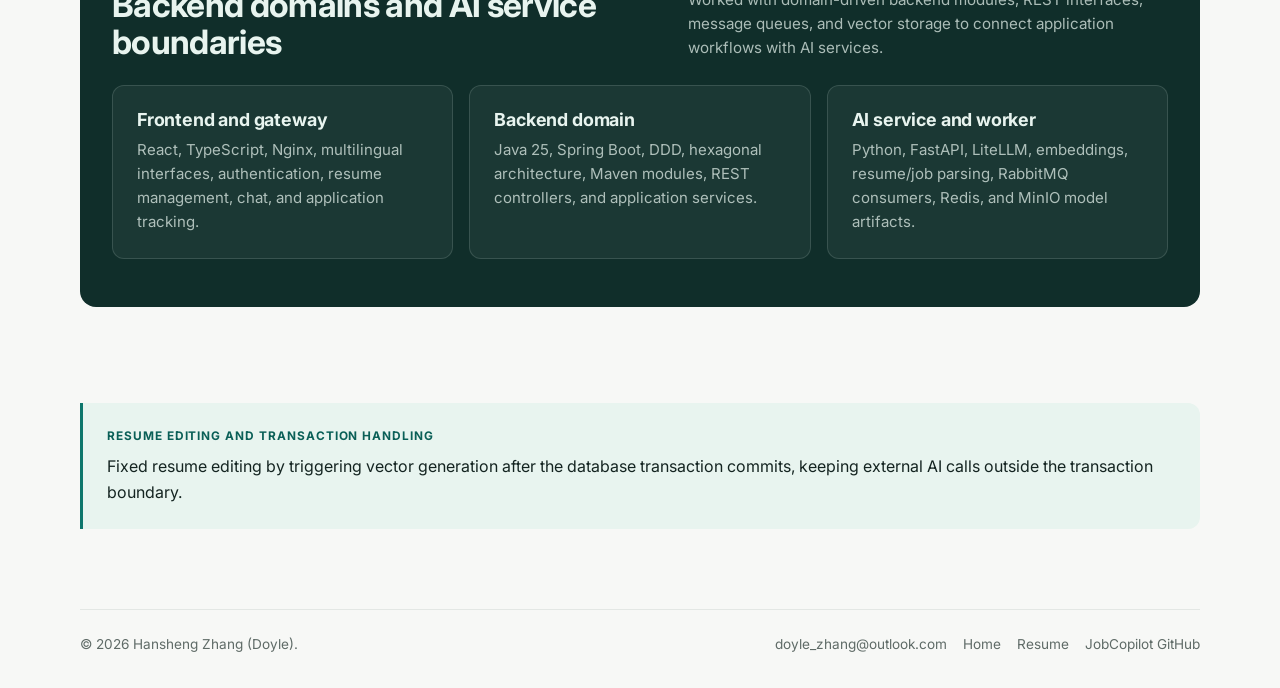
==== commit c8a62686: "feat(site): Add knowledge base and writing page scaffolding Add Notes and Writing entries to the pri" ====
--- a/jobcopilot.html
+++ b/jobcopilot.html
@@ -28,6 +28,8 @@
         <div class="nav-menu" id="nav-menu">
           <nav class="site-nav" aria-label="Primary navigation" data-i18n-attr="aria-label:common.navAria">
             <a data-nav href="index.html" data-i18n="common.navHome">Home</a>
+            <a data-nav data-nav-section="notes" href="notes.html" data-i18n="common.navNotes">Notes</a>
+            <a data-nav data-nav-section="writing" href="writing.html" data-i18n="common.navWriting">Writing</a>
             <a data-nav href="resume.html" data-i18n="common.navResume">Resume</a>
             <a data-nav href="medmemo.html" data-i18n="common.navMedMemo">MedMemo</a>
             <a data-nav href="jobcopilot.html" data-i18n="common.navJobCopilot">JobCopilot</a>
--- a/styles.css
+++ b/styles.css
@@ -992,6 +992,323 @@
   text-decoration: underline;
 }
 
+main.kb-layout {
+  overflow: visible;
+}
+
+.kb-layout {
+  display: grid;
+  grid-template-columns: 240px minmax(0, 1fr) 200px;
+  min-height: calc(100vh - 73px);
+}
+
+.kb-sidebar {
+  position: sticky;
+  top: 73px;
+  align-self: start;
+  display: flex;
+  flex-direction: column;
+  gap: var(--space-5);
+  max-height: calc(100vh - 73px);
+  overflow-y: auto;
+  padding: var(--space-6) var(--space-4);
+  border-right: 1px solid var(--line);
+}
+
+.kb-label {
+  margin-bottom: var(--space-2);
+  color: var(--muted);
+  font-size: 0.68rem;
+  font-weight: 600;
+  letter-spacing: 0.08em;
+  text-transform: uppercase;
+}
+
+.kb-search input {
+  width: 100%;
+  min-height: 38px;
+  border: 1px solid var(--line);
+  border-radius: 10px;
+  padding: 0 var(--space-3);
+  background: var(--surface);
+  color: var(--ink);
+  font: inherit;
+  font-size: 0.86rem;
+}
+
+.kb-nav {
+  display: grid;
+  gap: var(--space-1);
+  padding: 0;
+  margin: 0;
+  list-style: none;
+  font-size: 0.88rem;
+}
+
+.kb-nav a {
+  display: block;
+  padding: 0.35rem 0.7rem;
+  border-radius: 8px;
+  color: var(--ink-soft);
+  text-decoration: none;
+}
+
+.kb-nav a:hover {
+  color: var(--primary);
+}
+
+.kb-nav a[aria-current="page"] {
+  background: var(--mint);
+  color: var(--primary-strong);
+  font-weight: 600;
+}
+
+.kb-group summary {
+  padding: 0.35rem 0.7rem;
+  color: var(--ink);
+  cursor: pointer;
+  font-size: 0.88rem;
+  font-weight: 600;
+}
+
+.kb-group .kb-nav {
+  padding-left: var(--space-3);
+}
+
+.kb-empty {
+  padding: 0.35rem 0.7rem;
+  color: var(--muted);
+  font-size: 0.82rem;
+}
+
+.kb-card {
+  margin-top: auto;
+  padding: var(--space-4);
+  border-radius: var(--radius);
+  background: var(--deep);
+  color: var(--on-deep);
+}
+
+.kb-card strong {
+  display: block;
+  margin-bottom: var(--space-1);
+  font-size: 0.9rem;
+}
+
+.kb-card p {
+  color: var(--on-deep-muted);
+  font-size: 0.8rem;
+}
+
+.kb-article {
+  min-width: 0;
+  padding: var(--space-7) var(--space-7) var(--space-8);
+  background: var(--surface);
+}
+
+.kb-article > * {
+  max-width: 720px;
+}
+
+.kb-article .breadcrumb {
+  margin-bottom: var(--space-4);
+  color: var(--primary);
+  font-size: 0.72rem;
+  font-weight: 600;
+  letter-spacing: 0.08em;
+  text-transform: uppercase;
+}
+
+.kb-article h1 {
+  font-size: clamp(2rem, 4vw, 2.8rem);
+}
+
+.kb-article .lead {
+  margin-top: var(--space-4);
+  font-size: 1rem;
+}
+
+.kb-meta {
+  display: flex;
+  flex-wrap: wrap;
+  align-items: center;
+  gap: var(--space-2);
+  margin-top: var(--space-5);
+  padding-bottom: var(--space-5);
+  border-bottom: 1px solid var(--line);
+  color: var(--muted);
+  font-size: 0.8rem;
+}
+
+.kb-article section {
+  margin-top: var(--space-7);
+  scroll-margin-top: 96px;
+}
+
+.kb-article section > h2 {
+  margin-bottom: var(--space-3);
+  font-size: 1.35rem;
+}
+
+.kb-article section > p {
+  color: var(--ink-soft);
+}
+
+.kb-article section > * + * {
+  margin-top: var(--space-4);
+}
+
+.step-list {
+  display: grid;
+  gap: var(--space-3);
+  padding: 0;
+  list-style: none;
+  counter-reset: step;
+}
+
+.step-list li {
+  display: grid;
+  grid-template-columns: 44px minmax(0, 1fr);
+  gap: var(--space-3);
+  align-items: start;
+  padding: var(--space-3) var(--space-4);
+  border: 1px solid var(--line);
+  border-radius: var(--radius);
+  counter-increment: step;
+}
+
+.step-list li::before {
+  display: grid;
+  place-items: center;
+  height: 26px;
+  border-radius: 999px;
+  background: var(--mint);
+  color: var(--primary-strong);
+  content: counter(step, decimal-leading-zero);
+  font-size: 0.72rem;
+  font-weight: 600;
+}
+
+.step-list strong {
+  display: block;
+  font-size: 0.95rem;
+}
+
+.step-list span {
+  color: var(--muted);
+  font-size: 0.86rem;
+}
+
+.code-block {
+  overflow-x: auto;
+  margin: 0;
+  padding: var(--space-5);
+  border-radius: var(--radius);
+  background: var(--deep);
+  color: var(--on-deep);
+  font-family: var(--font-mono);
+  font-size: 0.84rem;
+  line-height: 1.9;
+}
+
+.kb-toc {
+  position: sticky;
+  top: 73px;
+  align-self: start;
+  padding: var(--space-7) var(--space-4);
+  border-left: 1px solid var(--line);
+}
+
+.kb-toc ul {
+  display: grid;
+  gap: var(--space-2);
+  padding: 0 0 0 var(--space-3);
+  margin: 0 0 var(--space-5);
+  border-left: 2px solid var(--line);
+  list-style: none;
+  font-size: 0.82rem;
+}
+
+.kb-toc a {
+  color: var(--muted);
+  text-decoration: none;
+}
+
+.kb-toc a:hover {
+  color: var(--primary);
+}
+
+.kb-toc .text-link {
+  min-height: auto;
+  padding-top: var(--space-4);
+  border-top: 1px solid var(--line);
+  font-size: 0.78rem;
+}
+
+.post-card {
+  display: flex;
+  flex-direction: column;
+  gap: var(--space-3);
+}
+
+.post-card .eyebrow {
+  margin-bottom: 0;
+}
+
+.post-card .text-link {
+  margin-top: auto;
+  min-height: auto;
+}
+
+.empty-state {
+  padding: var(--space-6);
+  border: 1px dashed var(--line);
+  border-radius: var(--radius);
+  background: var(--surface);
+  color: var(--muted);
+}
+
+.empty-state strong {
+  display: block;
+  margin-bottom: var(--space-2);
+  color: var(--ink);
+}
+
+.empty-state .text-link {
+  margin-top: var(--space-3);
+}
+
+@media (max-width: 1100px) {
+  .kb-layout {
+    grid-template-columns: 220px minmax(0, 1fr);
+  }
+
+  .kb-toc {
+    display: none;
+  }
+}
+
+@media (max-width: 820px) {
+  .kb-layout {
+    grid-template-columns: 1fr;
+  }
+
+  .kb-sidebar {
+    position: static;
+    max-height: none;
+    border-right: 0;
+    border-bottom: 1px solid var(--line);
+  }
+
+  .kb-card {
+    display: none;
+  }
+
+  .kb-article {
+    padding: var(--space-6) 20px var(--space-7);
+  }
+}
+
 @media (prefers-reduced-motion: no-preference) {
   .hero-copy,
   .code-window,
